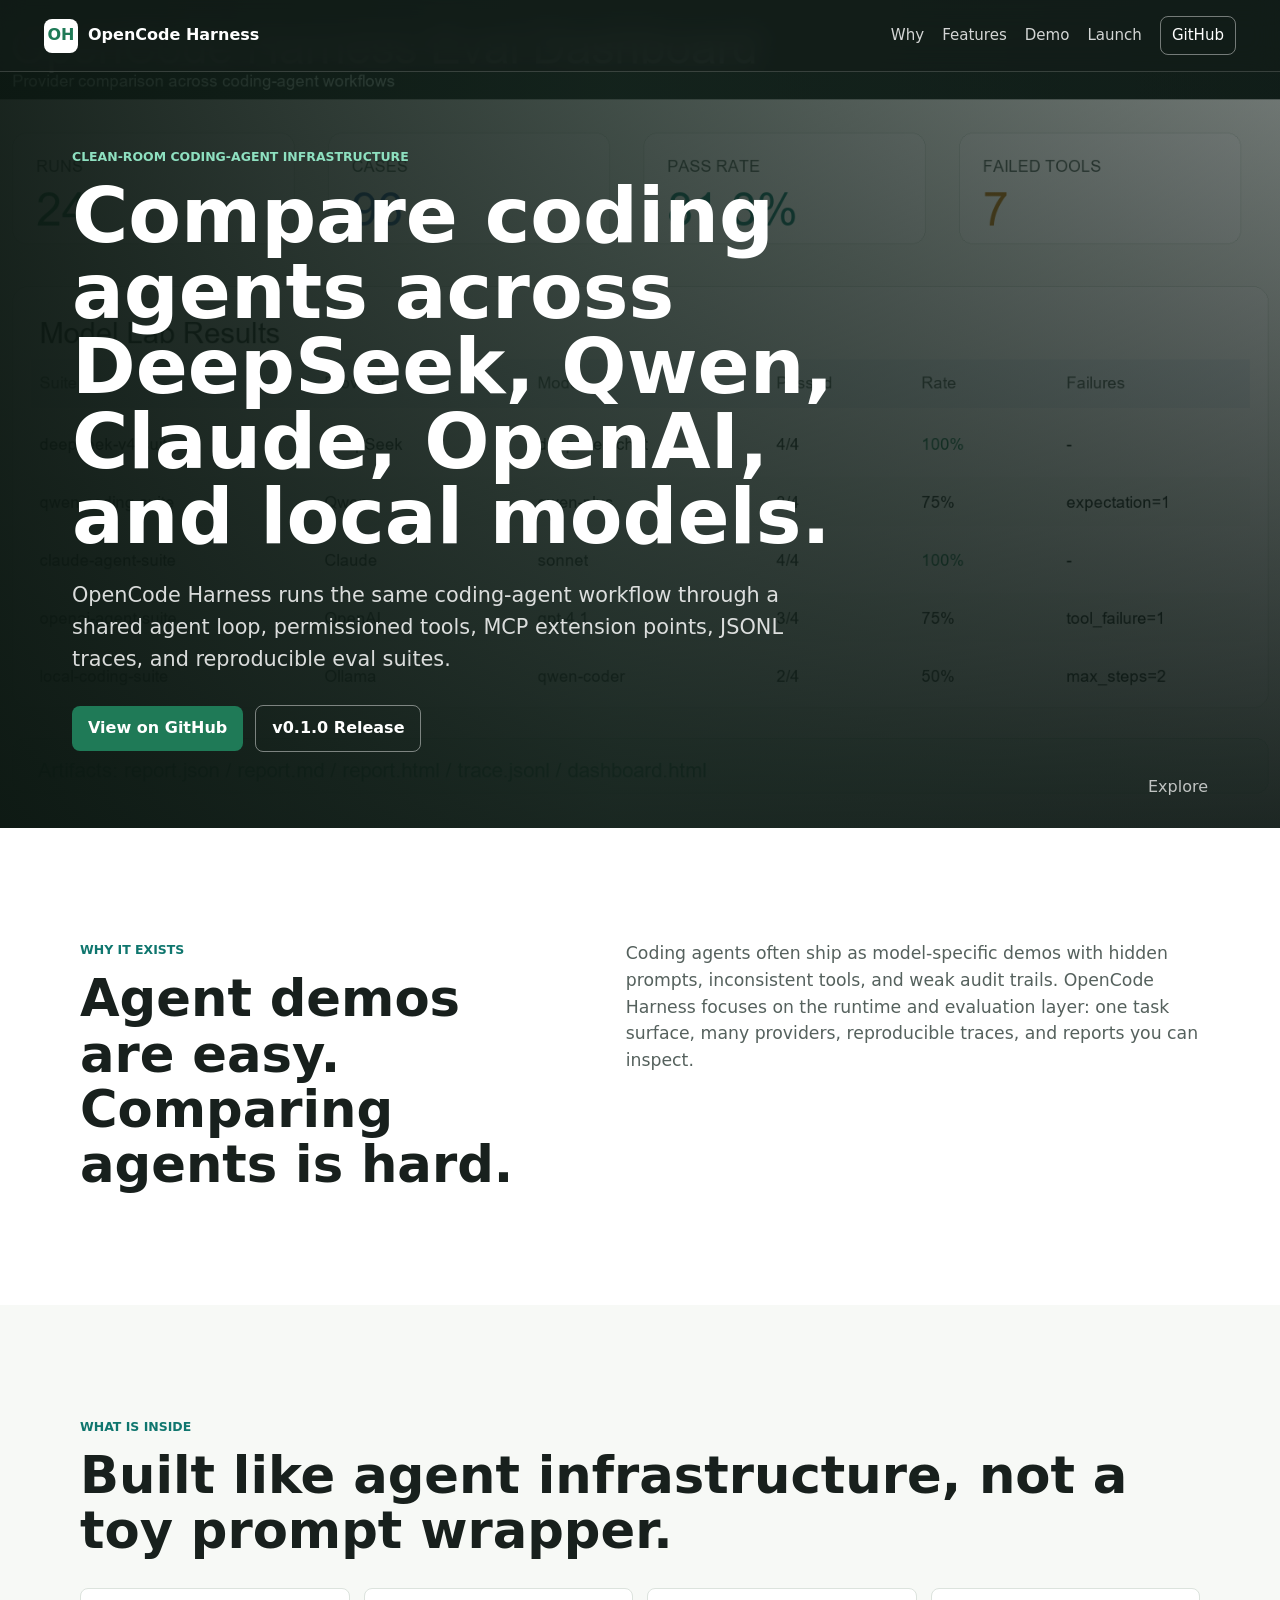
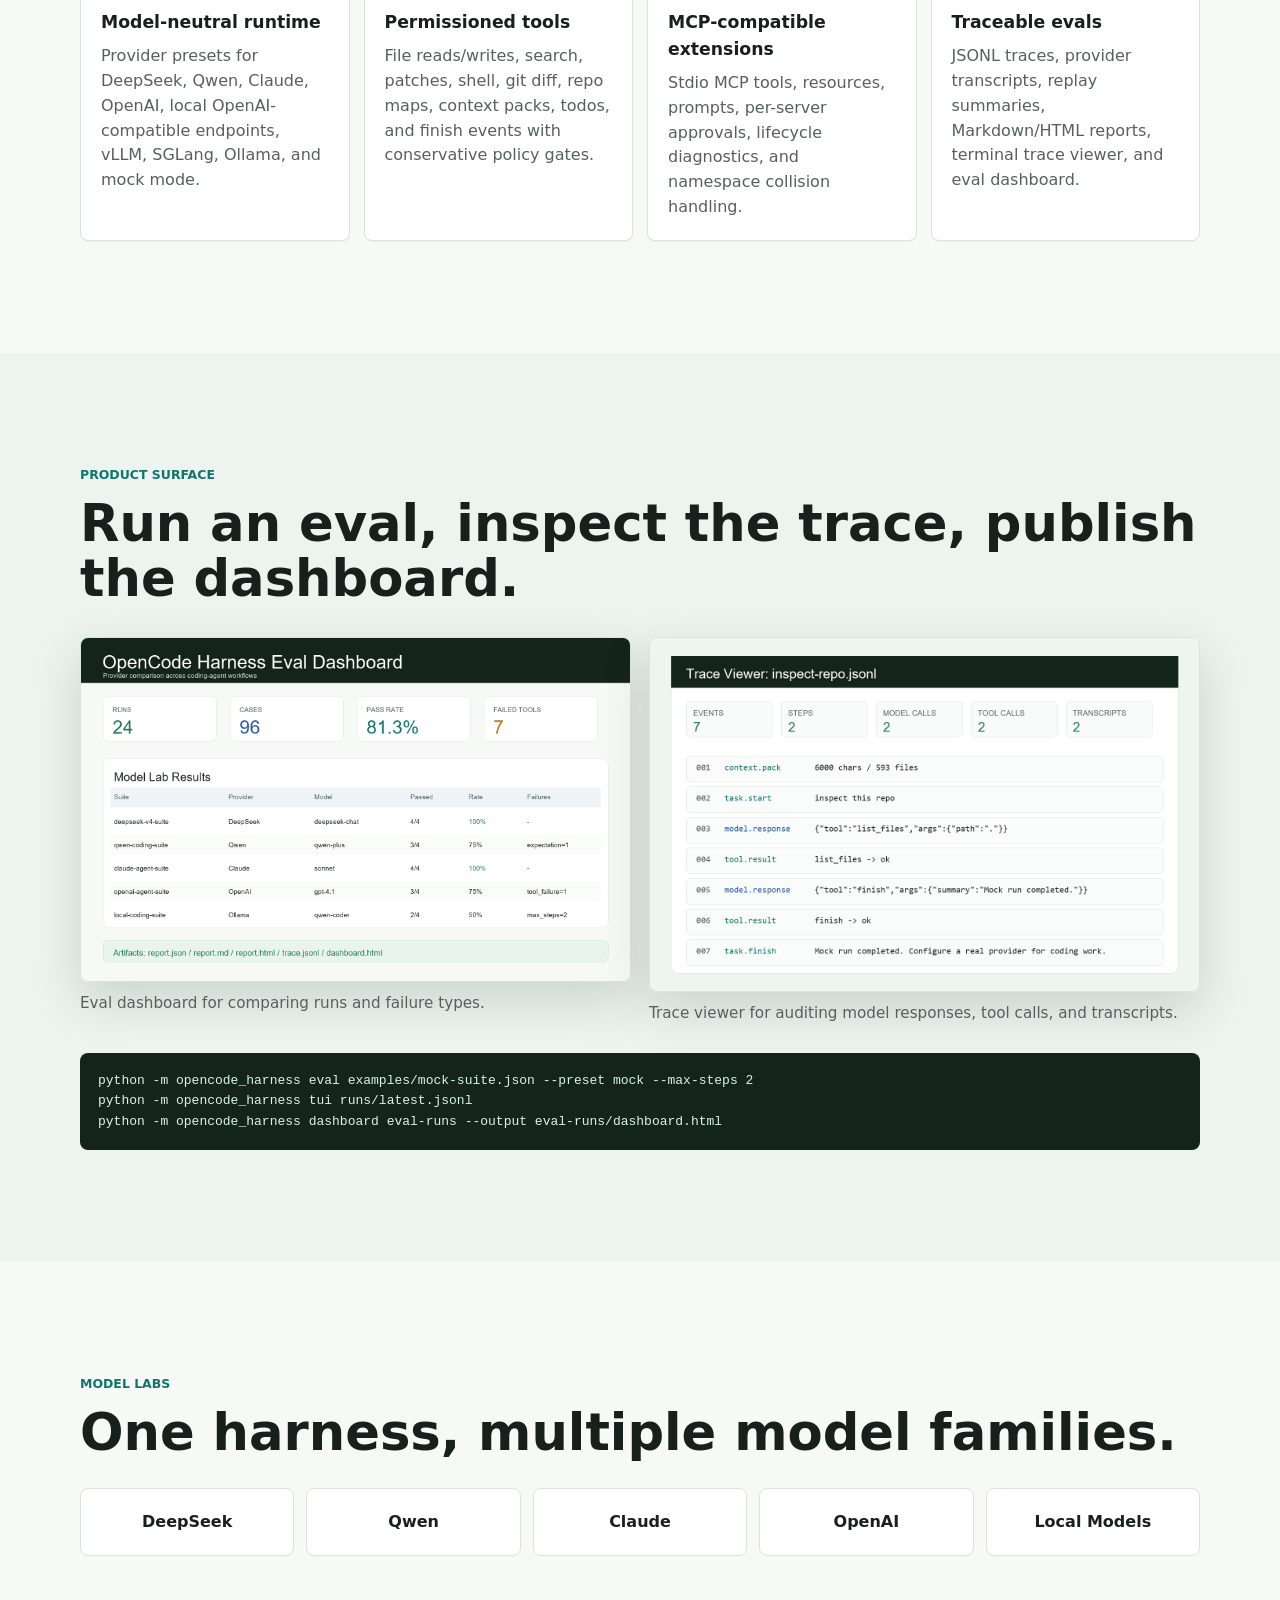
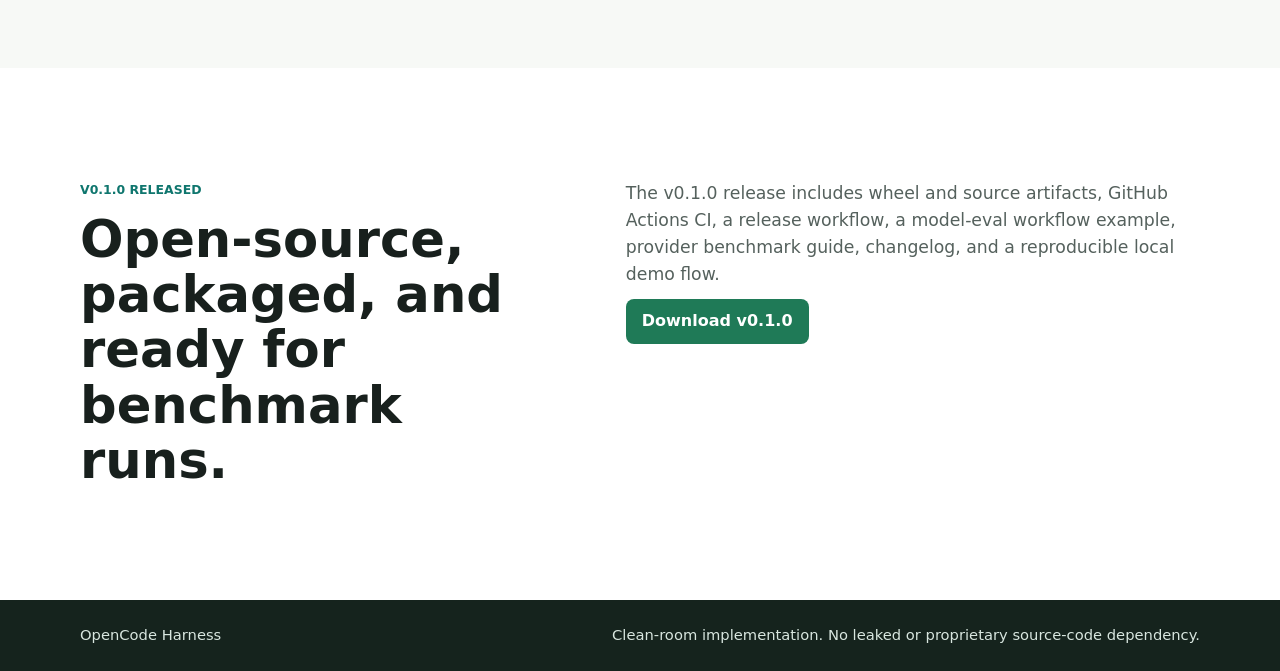
==== site/index.html @ 74827865 "Add launch website and promo script" ====
<!doctype html>
<html lang="en">
<head>
  <meta charset="utf-8">
  <meta name="viewport" content="width=device-width, initial-scale=1">
  <title>OpenCode Harness - Evaluation Harness for Coding Agents</title>
  <meta name="description" content="Open-source, clean-room evaluation harness for coding agents across DeepSeek, Qwen, Claude, OpenAI, and local models.">
  <link rel="stylesheet" href="styles.css">
</head>
<body>
  <header class="topbar">
    <a class="brand" href="#top" aria-label="OpenCode Harness home">
      <span class="brand-mark">OH</span>
      <span>OpenCode Harness</span>
    </a>
    <nav aria-label="Primary navigation">
      <a href="#why">Why</a>
      <a href="#features">Features</a>
      <a href="#demo">Demo</a>
      <a href="#launch">Launch</a>
      <a class="nav-cta" href="https://github.com/samarailly51-pixel/opencode-harness">GitHub</a>
    </nav>
  </header>

  <main id="top">
    <section class="hero" aria-label="OpenCode Harness overview">
      <div class="hero-backdrop" role="img" aria-label="OpenCode Harness eval dashboard preview"></div>
      <div class="hero-overlay"></div>
      <div class="hero-content">
        <p class="eyebrow">Clean-room coding-agent infrastructure</p>
        <h1>Compare coding agents across DeepSeek, Qwen, Claude, OpenAI, and local models.</h1>
        <p class="hero-copy">
          OpenCode Harness runs the same coding-agent workflow through a shared agent loop,
          permissioned tools, MCP extension points, JSONL traces, and reproducible eval suites.
        </p>
        <div class="hero-actions" aria-label="Primary actions">
          <a class="button primary" href="https://github.com/samarailly51-pixel/opencode-harness">View on GitHub</a>
          <a class="button secondary" href="https://github.com/samarailly51-pixel/opencode-harness/releases/tag/v0.1.0">v0.1.0 Release</a>
        </div>
      </div>
      <a class="scroll-cue" href="#why">Explore</a>
    </section>

    <section id="why" class="band intro-band">
      <div class="content two-column">
        <div>
          <p class="eyebrow">Why it exists</p>
          <h2>Agent demos are easy. Comparing agents is hard.</h2>
        </div>
        <p>
          Coding agents often ship as model-specific demos with hidden prompts, inconsistent tools,
          and weak audit trails. OpenCode Harness focuses on the runtime and evaluation layer:
          one task surface, many providers, reproducible traces, and reports you can inspect.
        </p>
      </div>
    </section>

    <section id="features" class="band">
      <div class="content">
        <p class="eyebrow">What is inside</p>
        <h2>Built like agent infrastructure, not a toy prompt wrapper.</h2>
        <div class="feature-grid">
          <article>
            <h3>Model-neutral runtime</h3>
            <p>Provider presets for DeepSeek, Qwen, Claude, OpenAI, local OpenAI-compatible endpoints, vLLM, SGLang, Ollama, and mock mode.</p>
          </article>
          <article>
            <h3>Permissioned tools</h3>
            <p>File reads/writes, search, patches, shell, git diff, repo maps, context packs, todos, and finish events with conservative policy gates.</p>
          </article>
          <article>
            <h3>MCP-compatible extensions</h3>
            <p>Stdio MCP tools, resources, prompts, per-server approvals, lifecycle diagnostics, and namespace collision handling.</p>
          </article>
          <article>
            <h3>Traceable evals</h3>
            <p>JSONL traces, provider transcripts, replay summaries, Markdown/HTML reports, terminal trace viewer, and eval dashboard.</p>
          </article>
        </div>
      </div>
    </section>

    <section id="demo" class="band demo-band">
      <div class="content">
        <p class="eyebrow">Product surface</p>
        <h2>Run an eval, inspect the trace, publish the dashboard.</h2>
        <div class="media-grid">
          <figure>
            <img src="assets/dashboard-preview.png" alt="OpenCode Harness eval dashboard showing model pass rates and reports">
            <figcaption>Eval dashboard for comparing runs and failure types.</figcaption>
          </figure>
          <figure>
            <img src="assets/trace-preview.png" alt="OpenCode Harness trace viewer showing model responses and tool calls">
            <figcaption>Trace viewer for auditing model responses, tool calls, and transcripts.</figcaption>
          </figure>
        </div>
        <pre class="command-block"><code>python -m opencode_harness eval examples/mock-suite.json --preset mock --max-steps 2
python -m opencode_harness tui runs/latest.jsonl
python -m opencode_harness dashboard eval-runs --output eval-runs/dashboard.html</code></pre>
      </div>
    </section>

    <section class="band">
      <div class="content">
        <p class="eyebrow">Model Labs</p>
        <h2>One harness, multiple model families.</h2>
        <div class="lab-row" aria-label="Supported model labs">
          <span>DeepSeek</span>
          <span>Qwen</span>
          <span>Claude</span>
          <span>OpenAI</span>
          <span>Local Models</span>
        </div>
      </div>
    </section>

    <section id="launch" class="band launch-band">
      <div class="content two-column">
        <div>
          <p class="eyebrow">v0.1.0 released</p>
          <h2>Open-source, packaged, and ready for benchmark runs.</h2>
        </div>
        <div class="launch-copy">
          <p>
            The v0.1.0 release includes wheel and source artifacts, GitHub Actions CI,
            a release workflow, a model-eval workflow example, provider benchmark guide,
            changelog, and a reproducible local demo flow.
          </p>
          <a class="button primary" href="https://github.com/samarailly51-pixel/opencode-harness/releases/tag/v0.1.0">Download v0.1.0</a>
        </div>
      </div>
    </section>
  </main>

  <footer>
    <div class="content footer-content">
      <span>OpenCode Harness</span>
      <span>Clean-room implementation. No leaked or proprietary source-code dependency.</span>
    </div>
  </footer>
</body>
</html>
---- site/styles.css ----
:root {
  color-scheme: light;
  --ink: #18201d;
  --muted: #55615d;
  --paper: #f7f9f6;
  --panel: #ffffff;
  --line: #dce3dd;
  --green: #1f7a57;
  --teal: #0f766e;
  --blue: #2457a6;
  --gold: #b7791f;
  --shadow: 0 18px 50px rgba(26, 36, 31, 0.16);
}

* {
  box-sizing: border-box;
}

html {
  scroll-behavior: smooth;
}

body {
  margin: 0;
  color: var(--ink);
  background: var(--paper);
  font-family: Inter, ui-sans-serif, system-ui, -apple-system, BlinkMacSystemFont, "Segoe UI", sans-serif;
  line-height: 1.55;
}

a {
  color: inherit;
}

.topbar {
  position: fixed;
  z-index: 20;
  top: 0;
  left: 0;
  right: 0;
  display: flex;
  justify-content: space-between;
  align-items: center;
  gap: 24px;
  padding: 16px clamp(18px, 4vw, 44px);
  color: #ffffff;
  background: rgba(18, 29, 24, 0.72);
  backdrop-filter: blur(14px);
  border-bottom: 1px solid rgba(255, 255, 255, 0.16);
}

.brand {
  display: inline-flex;
  align-items: center;
  gap: 10px;
  text-decoration: none;
  font-weight: 760;
}

.brand-mark {
  display: inline-grid;
  place-items: center;
  width: 34px;
  height: 34px;
  border-radius: 8px;
  background: #ffffff;
  color: var(--green);
  font-weight: 820;
}

nav {
  display: flex;
  align-items: center;
  gap: 18px;
  font-size: 0.94rem;
}

nav a {
  color: rgba(255, 255, 255, 0.82);
  text-decoration: none;
}

nav a:hover,
.nav-cta {
  color: #ffffff;
}

.nav-cta {
  border: 1px solid rgba(255, 255, 255, 0.42);
  border-radius: 8px;
  padding: 7px 11px;
}

.hero {
  position: relative;
  min-height: 92vh;
  display: grid;
  align-items: end;
  padding: 116px clamp(18px, 6vw, 72px) 76px;
  color: #ffffff;
  overflow: hidden;
}

.hero-backdrop,
.hero-overlay {
  position: absolute;
  inset: 0;
}

.hero-backdrop {
  background-image: url("assets/dashboard-preview.png");
  background-size: cover;
  background-position: center;
  transform: scale(1.03);
}

.hero-overlay {
  background:
    linear-gradient(90deg, rgba(12, 24, 18, 0.92) 0%, rgba(20, 36, 29, 0.72) 48%, rgba(14, 27, 23, 0.42) 100%),
    linear-gradient(180deg, rgba(11, 19, 16, 0.2), rgba(11, 19, 16, 0.88));
}

.hero-content {
  position: relative;
  z-index: 2;
  max-width: 900px;
}

.eyebrow {
  margin: 0 0 12px;
  color: var(--teal);
  font-weight: 780;
  text-transform: uppercase;
  font-size: 0.78rem;
  letter-spacing: 0;
}

.hero .eyebrow {
  color: #8ee0c0;
}

h1,
h2,
h3,
p {
  letter-spacing: 0;
}

h1 {
  margin: 0;
  max-width: 860px;
  font-size: clamp(2.6rem, 6vw, 5.8rem);
  line-height: 0.98;
}

h2 {
  margin: 0;
  font-size: clamp(2rem, 4vw, 3.4rem);
  line-height: 1.08;
}

h3 {
  margin: 0 0 8px;
  font-size: 1.08rem;
}

.hero-copy {
  max-width: 720px;
  margin: 24px 0 0;
  color: rgba(255, 255, 255, 0.84);
  font-size: clamp(1.05rem, 2vw, 1.3rem);
}

.hero-actions,
.launch-copy {
  display: flex;
  flex-wrap: wrap;
  gap: 12px;
  align-items: center;
}

.hero-actions {
  margin-top: 30px;
}

.button {
  display: inline-flex;
  align-items: center;
  justify-content: center;
  min-height: 42px;
  padding: 10px 16px;
  border-radius: 8px;
  text-decoration: none;
  font-weight: 760;
}

.button.primary {
  color: #ffffff;
  background: var(--green);
}

.button.secondary {
  color: #ffffff;
  border: 1px solid rgba(255, 255, 255, 0.44);
}

.scroll-cue {
  position: absolute;
  z-index: 2;
  right: clamp(18px, 6vw, 72px);
  bottom: 28px;
  color: rgba(255, 255, 255, 0.72);
  text-decoration: none;
}

.band {
  padding: clamp(64px, 10vw, 112px) 0;
  background: var(--paper);
}

.intro-band,
.launch-band {
  background: #ffffff;
}

.demo-band {
  background: #edf4ef;
}

.content {
  width: min(1120px, calc(100% - 36px));
  margin: 0 auto;
}

.two-column {
  display: grid;
  grid-template-columns: minmax(0, 0.9fr) minmax(280px, 1.1fr);
  gap: clamp(26px, 6vw, 76px);
  align-items: start;
}

.two-column > p,
.launch-copy p {
  margin: 0;
  color: var(--muted);
  font-size: 1.08rem;
}

.feature-grid {
  display: grid;
  grid-template-columns: repeat(4, minmax(0, 1fr));
  gap: 14px;
  margin-top: 30px;
}

.feature-grid article {
  min-height: 220px;
  padding: 20px;
  border: 1px solid var(--line);
  border-radius: 8px;
  background: var(--panel);
  box-shadow: 0 1px 0 rgba(26, 36, 31, 0.04);
}

.feature-grid p {
  margin: 0;
  color: var(--muted);
}

.media-grid {
  display: grid;
  grid-template-columns: repeat(2, minmax(0, 1fr));
  gap: 18px;
  margin-top: 30px;
}

figure {
  margin: 0;
}

figure img {
  display: block;
  width: 100%;
  height: auto;
  border: 1px solid var(--line);
  border-radius: 8px;
  box-shadow: var(--shadow);
}

figcaption {
  margin-top: 10px;
  color: var(--muted);
  font-size: 0.95rem;
}

.command-block {
  margin: 28px 0 0;
  padding: 18px;
  overflow-x: auto;
  border-radius: 8px;
  color: #d7f4e8;
  background: #15231d;
}

.lab-row {
  display: grid;
  grid-template-columns: repeat(5, minmax(0, 1fr));
  gap: 12px;
  margin-top: 28px;
}

.lab-row span {
  display: grid;
  place-items: center;
  min-height: 68px;
  border: 1px solid var(--line);
  border-radius: 8px;
  background: #ffffff;
  font-weight: 780;
}

.launch-copy {
  align-items: flex-start;
  flex-direction: column;
}

footer {
  padding: 24px 0;
  color: #d8e6df;
  background: #15231d;
}

.footer-content {
  display: flex;
  flex-wrap: wrap;
  justify-content: space-between;
  gap: 12px;
  font-size: 0.92rem;
}

@media (max-width: 840px) {
  .topbar {
    position: absolute;
    align-items: flex-start;
  }

  nav {
    display: none;
  }

  .hero {
    min-height: 88vh;
    padding-top: 96px;
  }

  .two-column,
  .feature-grid,
  .media-grid,
  .lab-row {
    grid-template-columns: 1fr;
  }

  .feature-grid article {
    min-height: auto;
  }
}
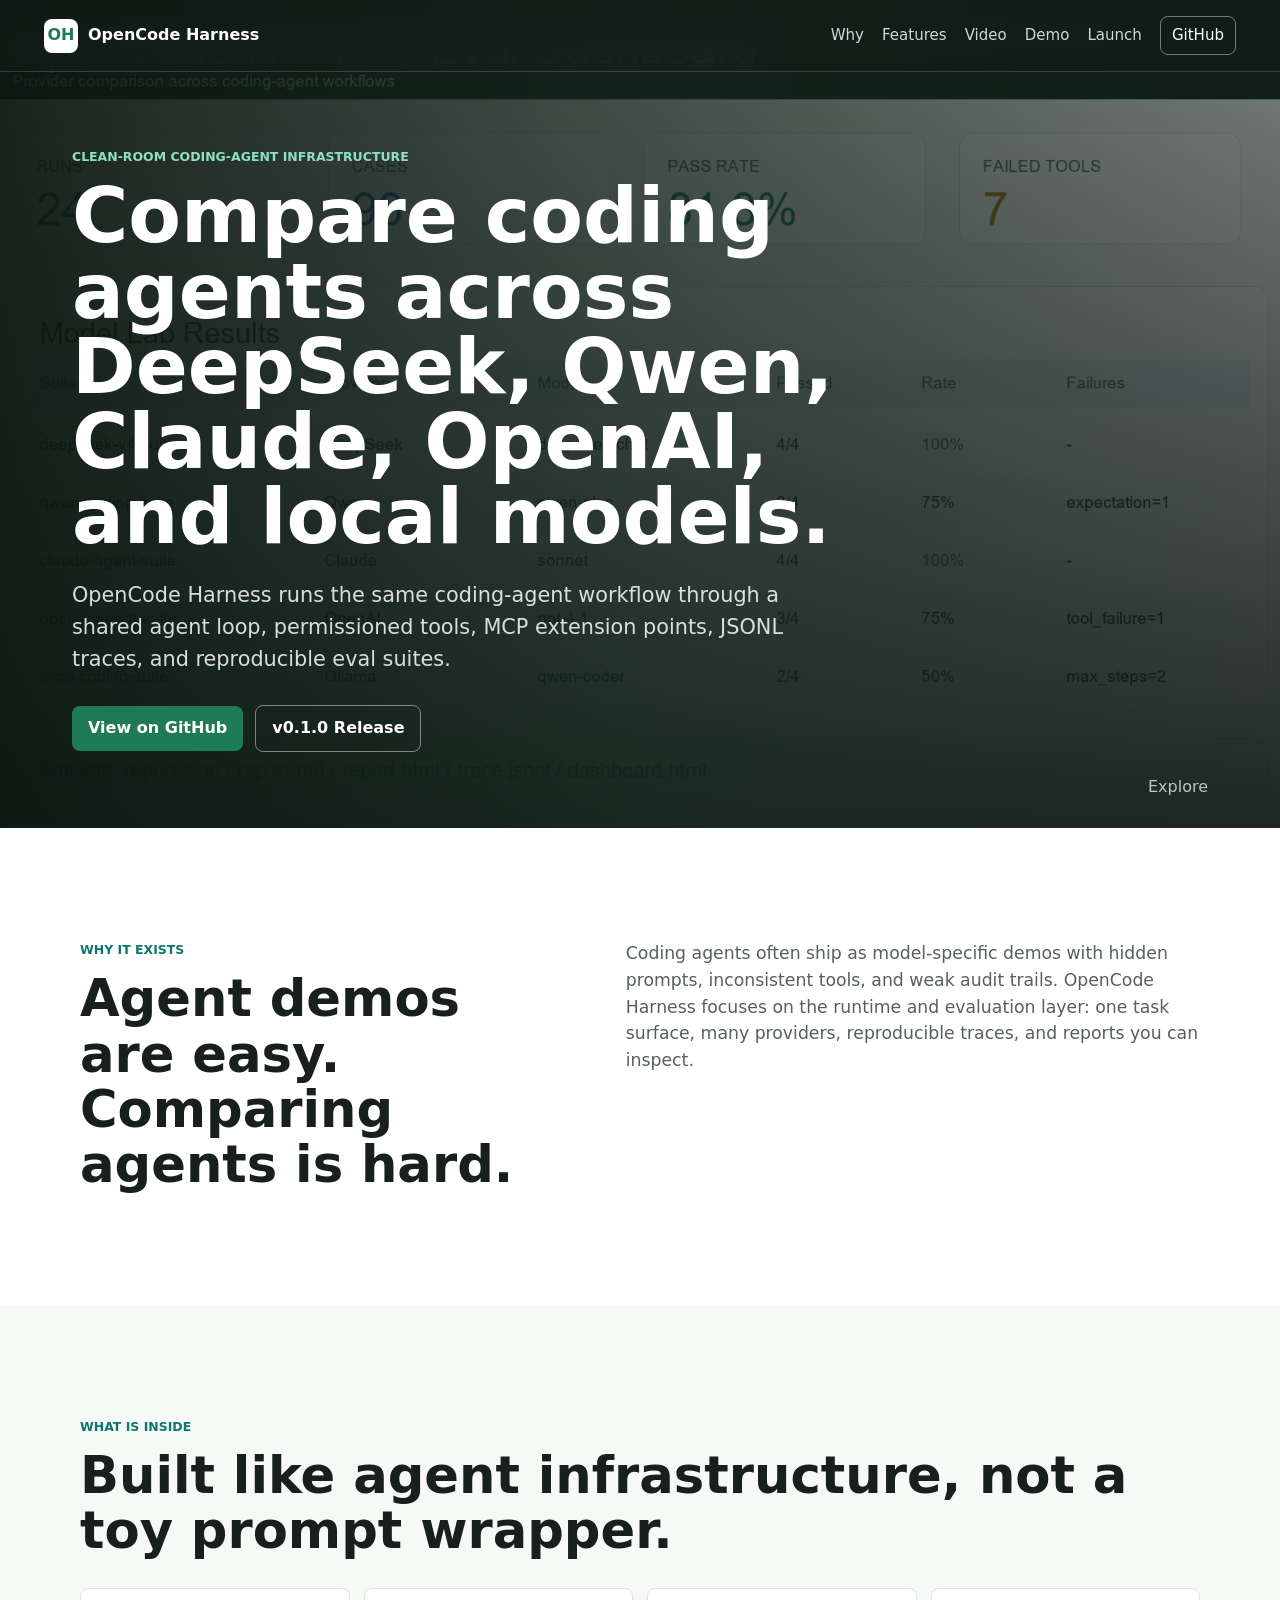
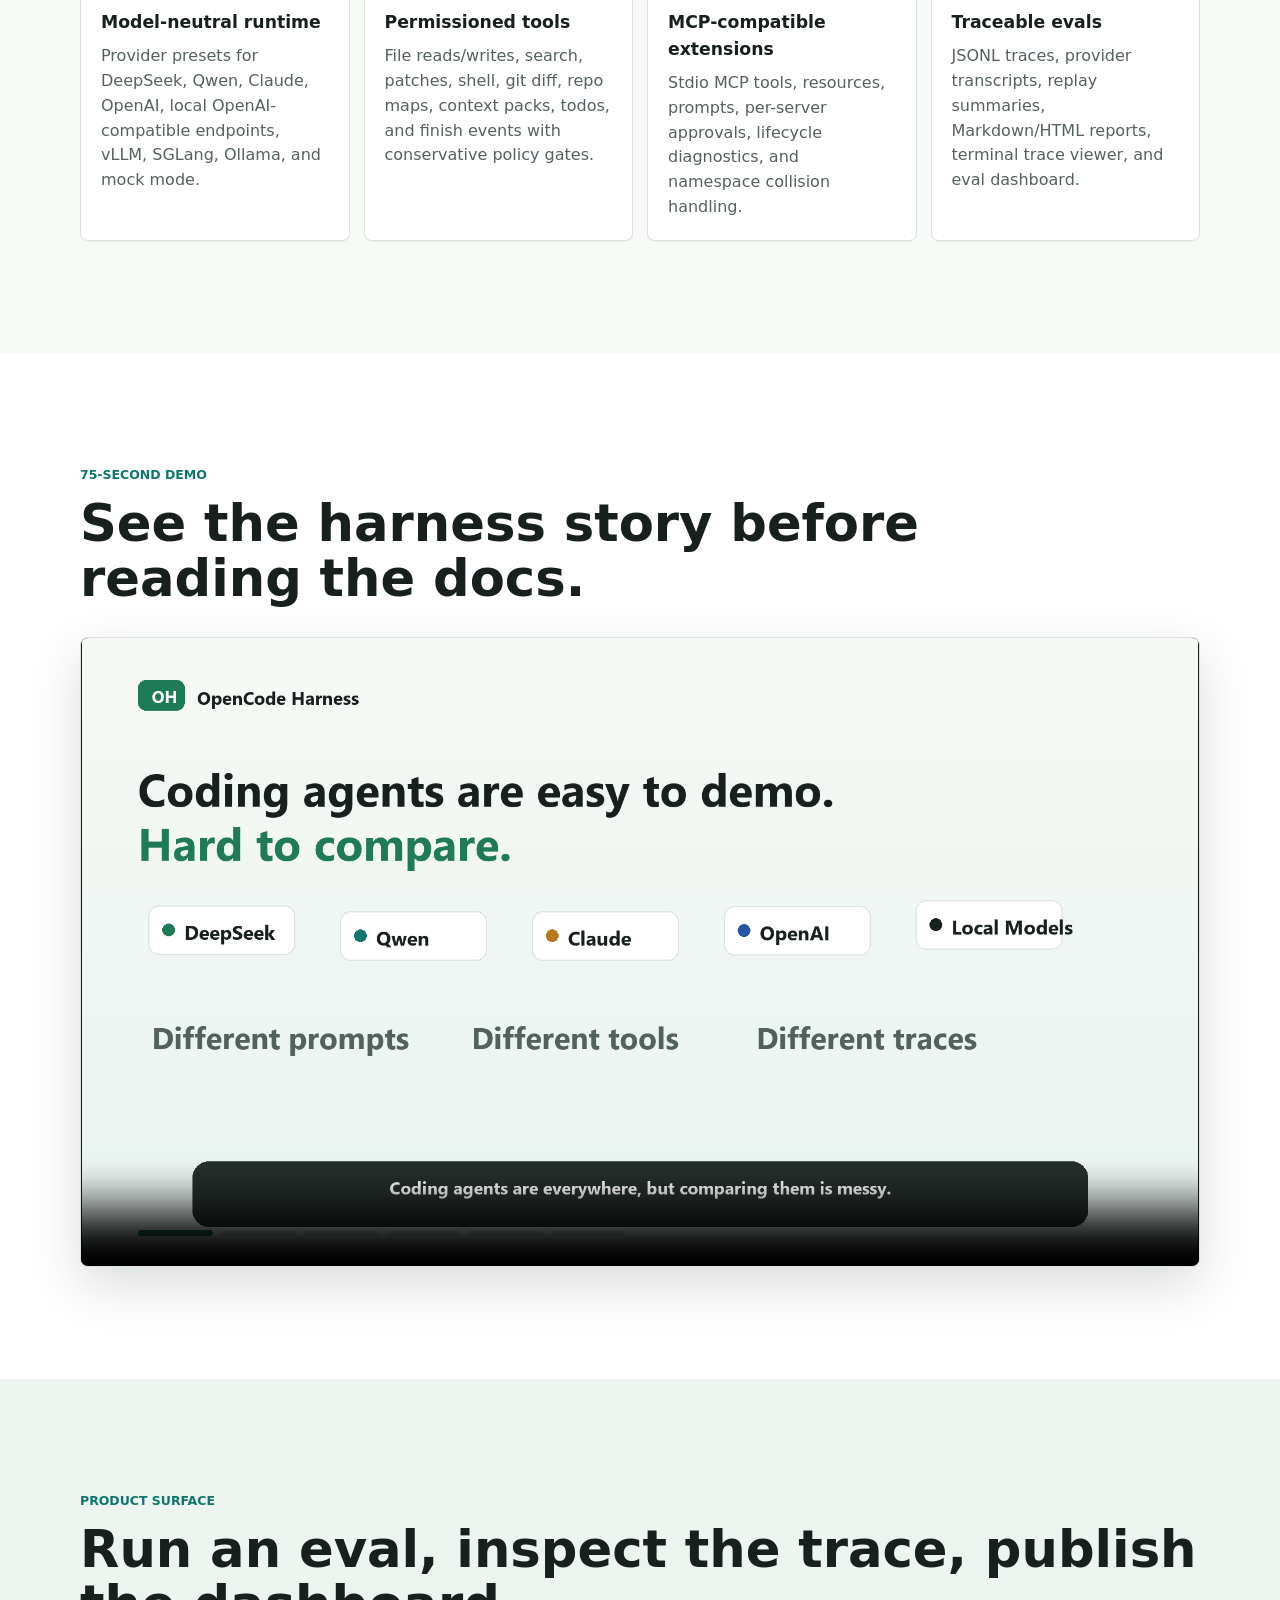
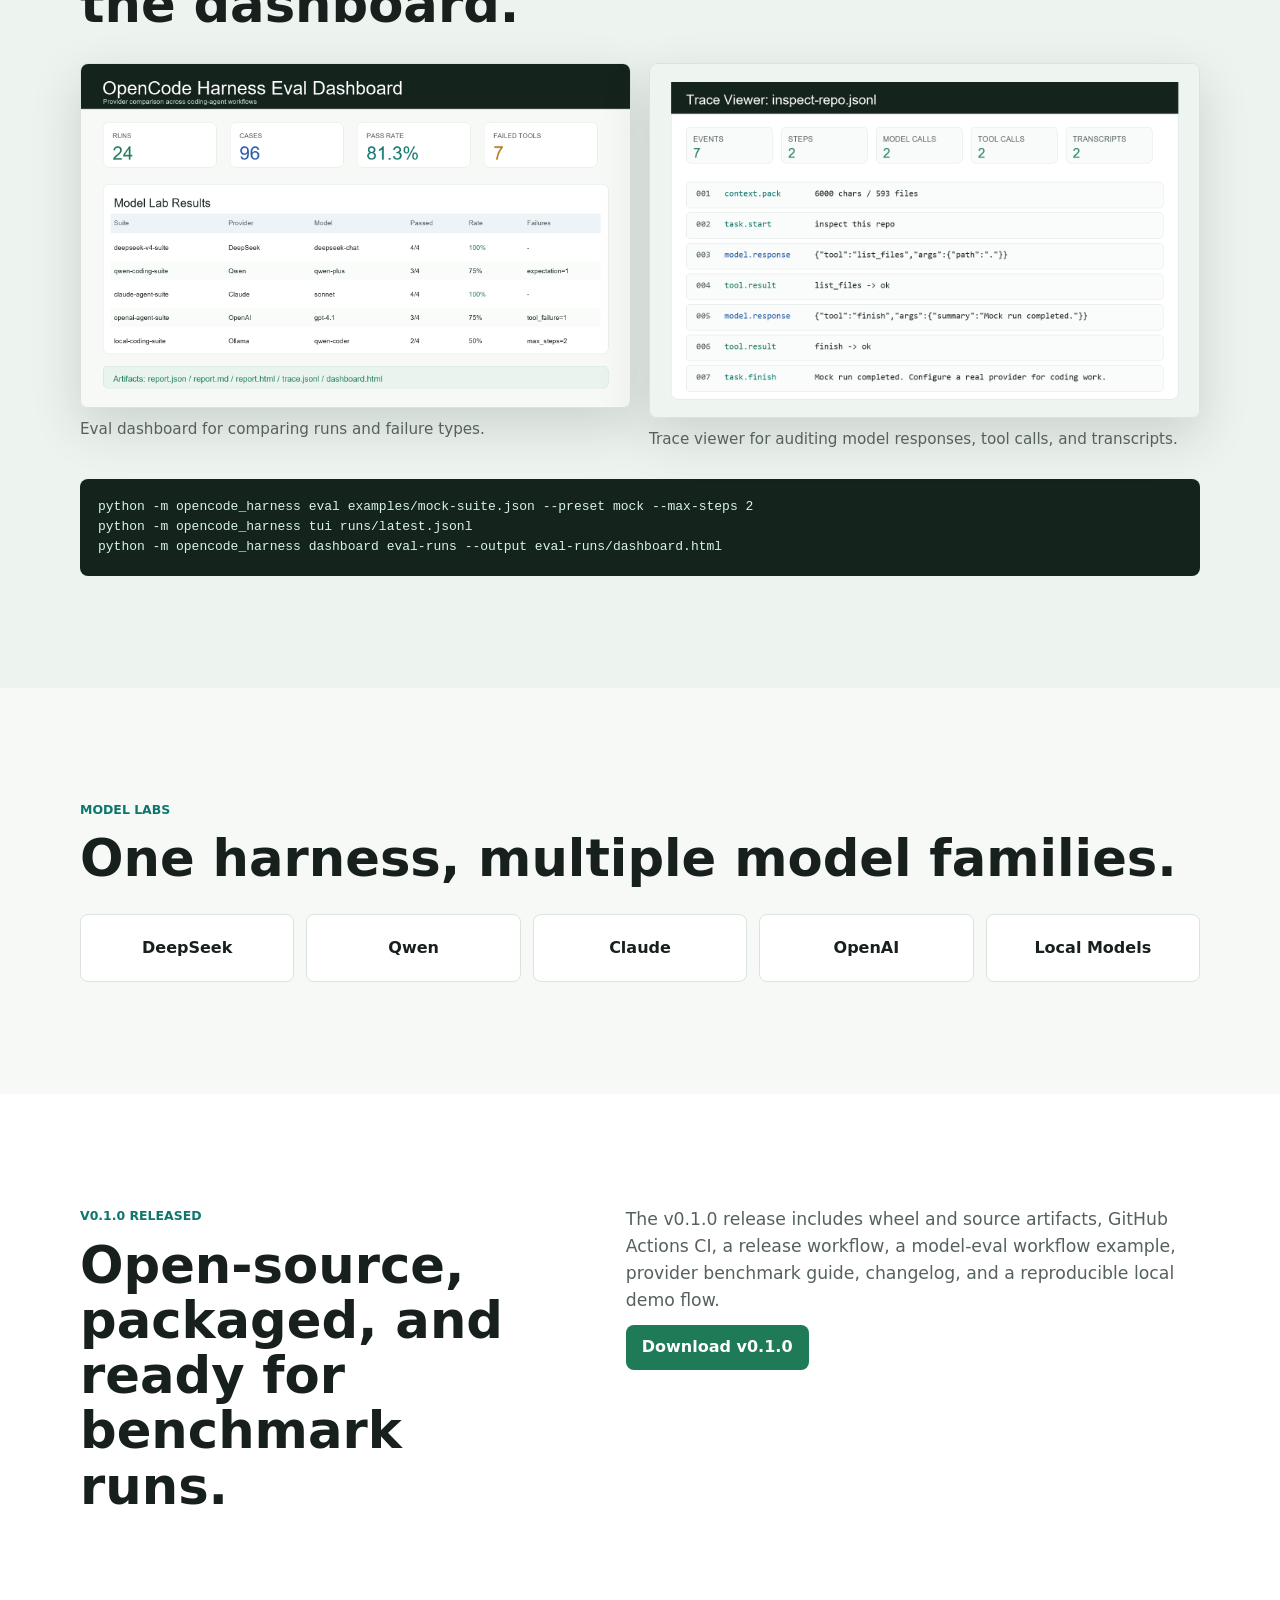
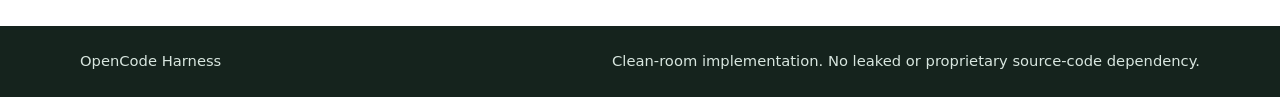
==== commit df691ca9: "Embed demo video on website" ====
--- a/site/index.html
+++ b/site/index.html
@@ -16,6 +16,7 @@
     <nav aria-label="Primary navigation">
       <a href="#why">Why</a>
       <a href="#features">Features</a>
+      <a href="#video">Video</a>
       <a href="#demo">Demo</a>
       <a href="#launch">Launch</a>
       <a class="nav-cta" href="https://github.com/samarailly51-pixel/opencode-harness">GitHub</a>
@@ -80,6 +81,25 @@
       </div>
     </section>
 
+    <section id="video" class="band video-band">
+      <div class="content">
+        <div class="section-heading">
+          <p class="eyebrow">75-second demo</p>
+          <h2>See the harness story before reading the docs.</h2>
+        </div>
+        <video
+          class="demo-video"
+          controls
+          preload="metadata"
+          poster="assets/opencode-harness-demo-thumbnail.png"
+          aria-label="OpenCode Harness product demo video"
+        >
+          <source src="assets/opencode-harness-demo.mp4" type="video/mp4">
+          Your browser does not support the video tag.
+        </video>
+      </div>
+    </section>
+
     <section id="demo" class="band demo-band">
       <div class="content">
         <p class="eyebrow">Product surface</p>
--- a/site/styles.css
+++ b/site/styles.css
@@ -227,9 +227,17 @@
   background: #edf4ef;
 }
 
+.video-band {
+  background: #ffffff;
+}
+
 .content {
   width: min(1120px, calc(100% - 36px));
   margin: 0 auto;
+}
+
+.section-heading {
+  max-width: 840px;
 }
 
 .two-column {
@@ -272,6 +280,17 @@
   grid-template-columns: repeat(2, minmax(0, 1fr));
   gap: 18px;
   margin-top: 30px;
+}
+
+.demo-video {
+  display: block;
+  width: 100%;
+  margin-top: 30px;
+  aspect-ratio: 16 / 9;
+  border: 1px solid var(--line);
+  border-radius: 8px;
+  background: #111c17;
+  box-shadow: var(--shadow);
 }
 
 figure {
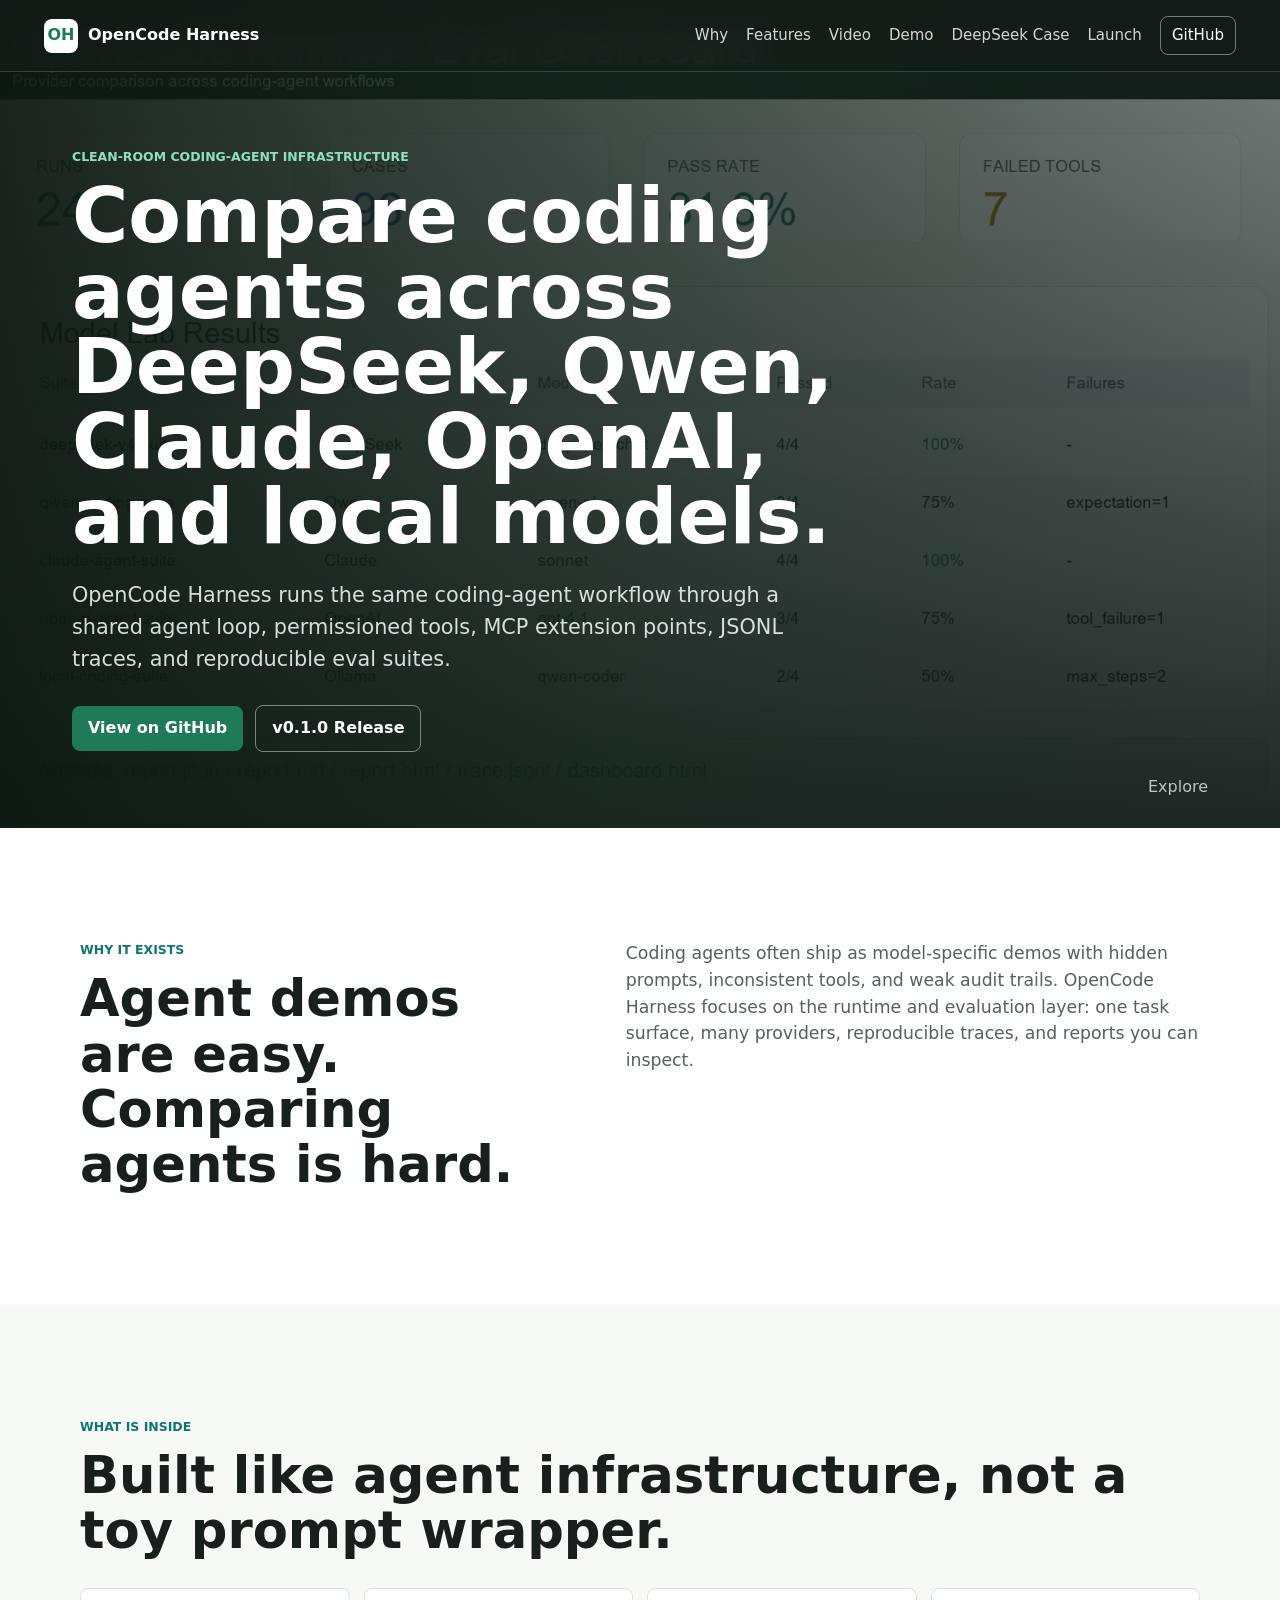
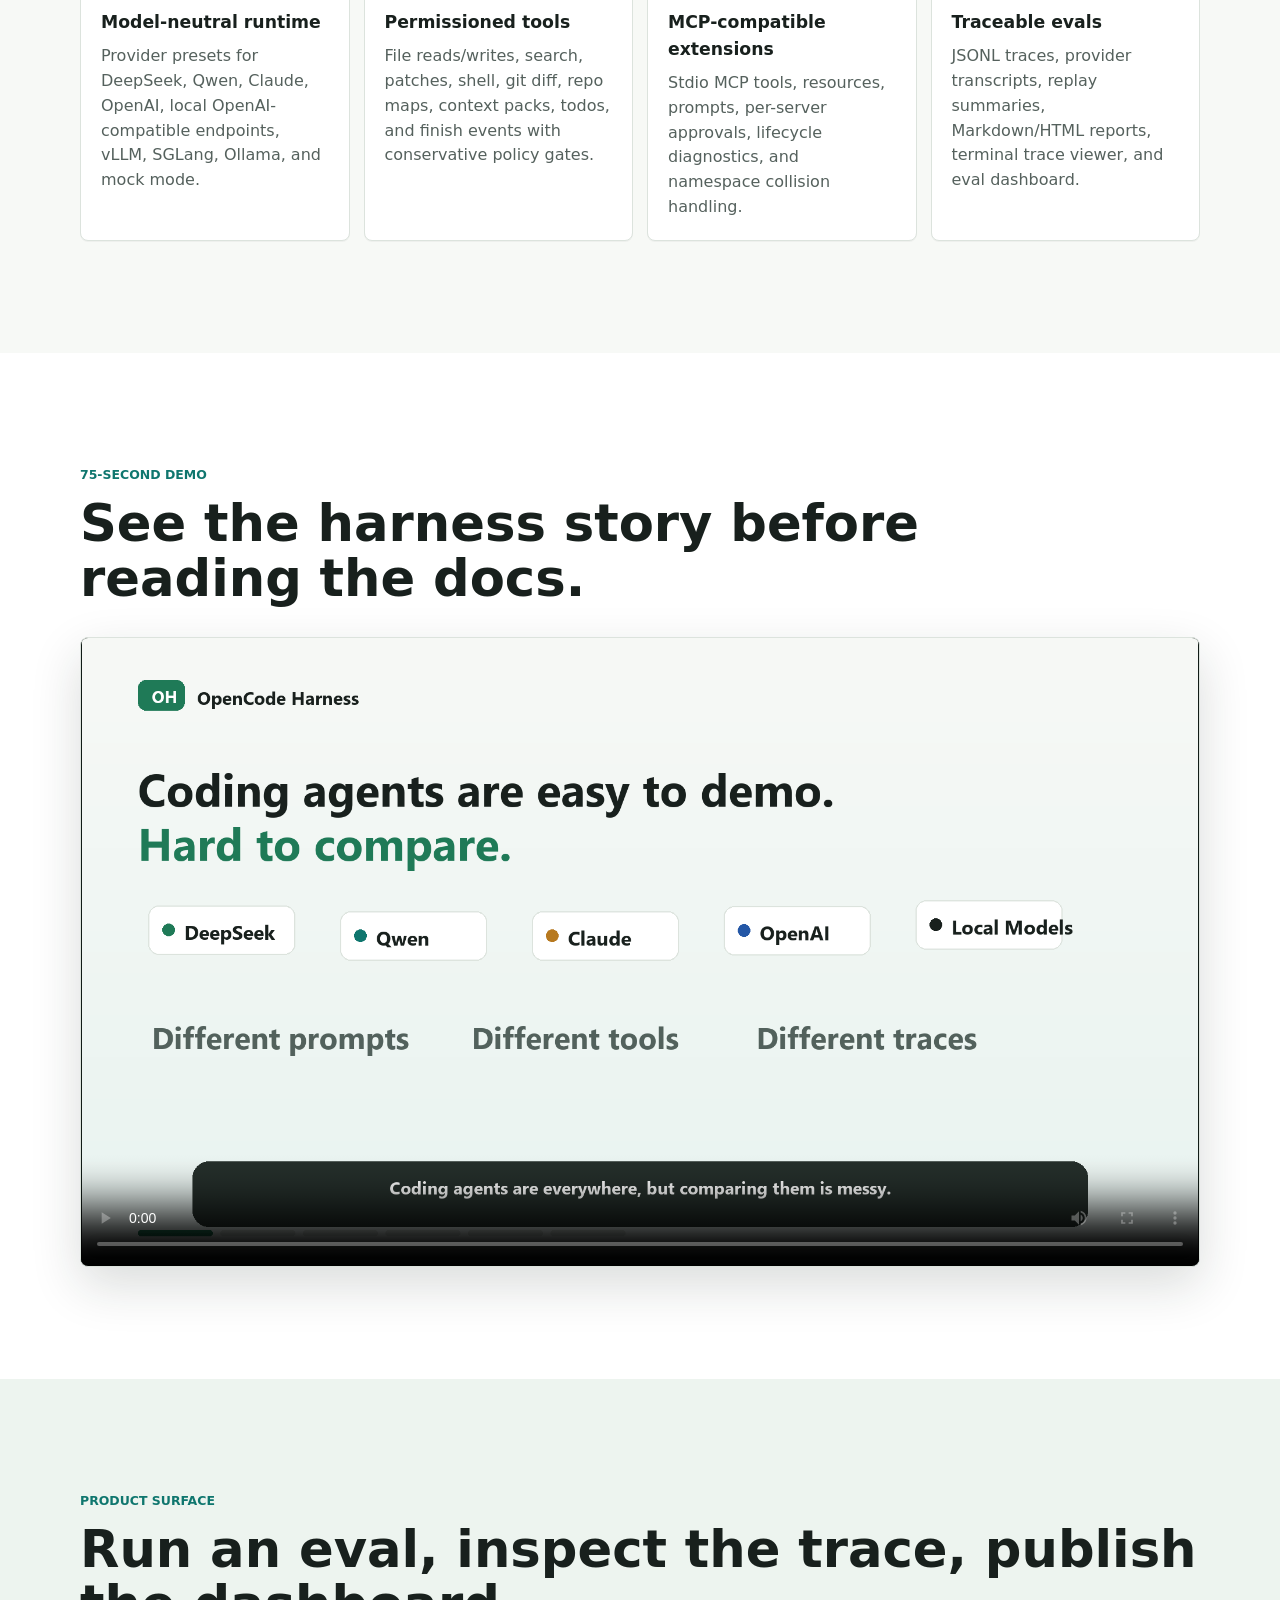
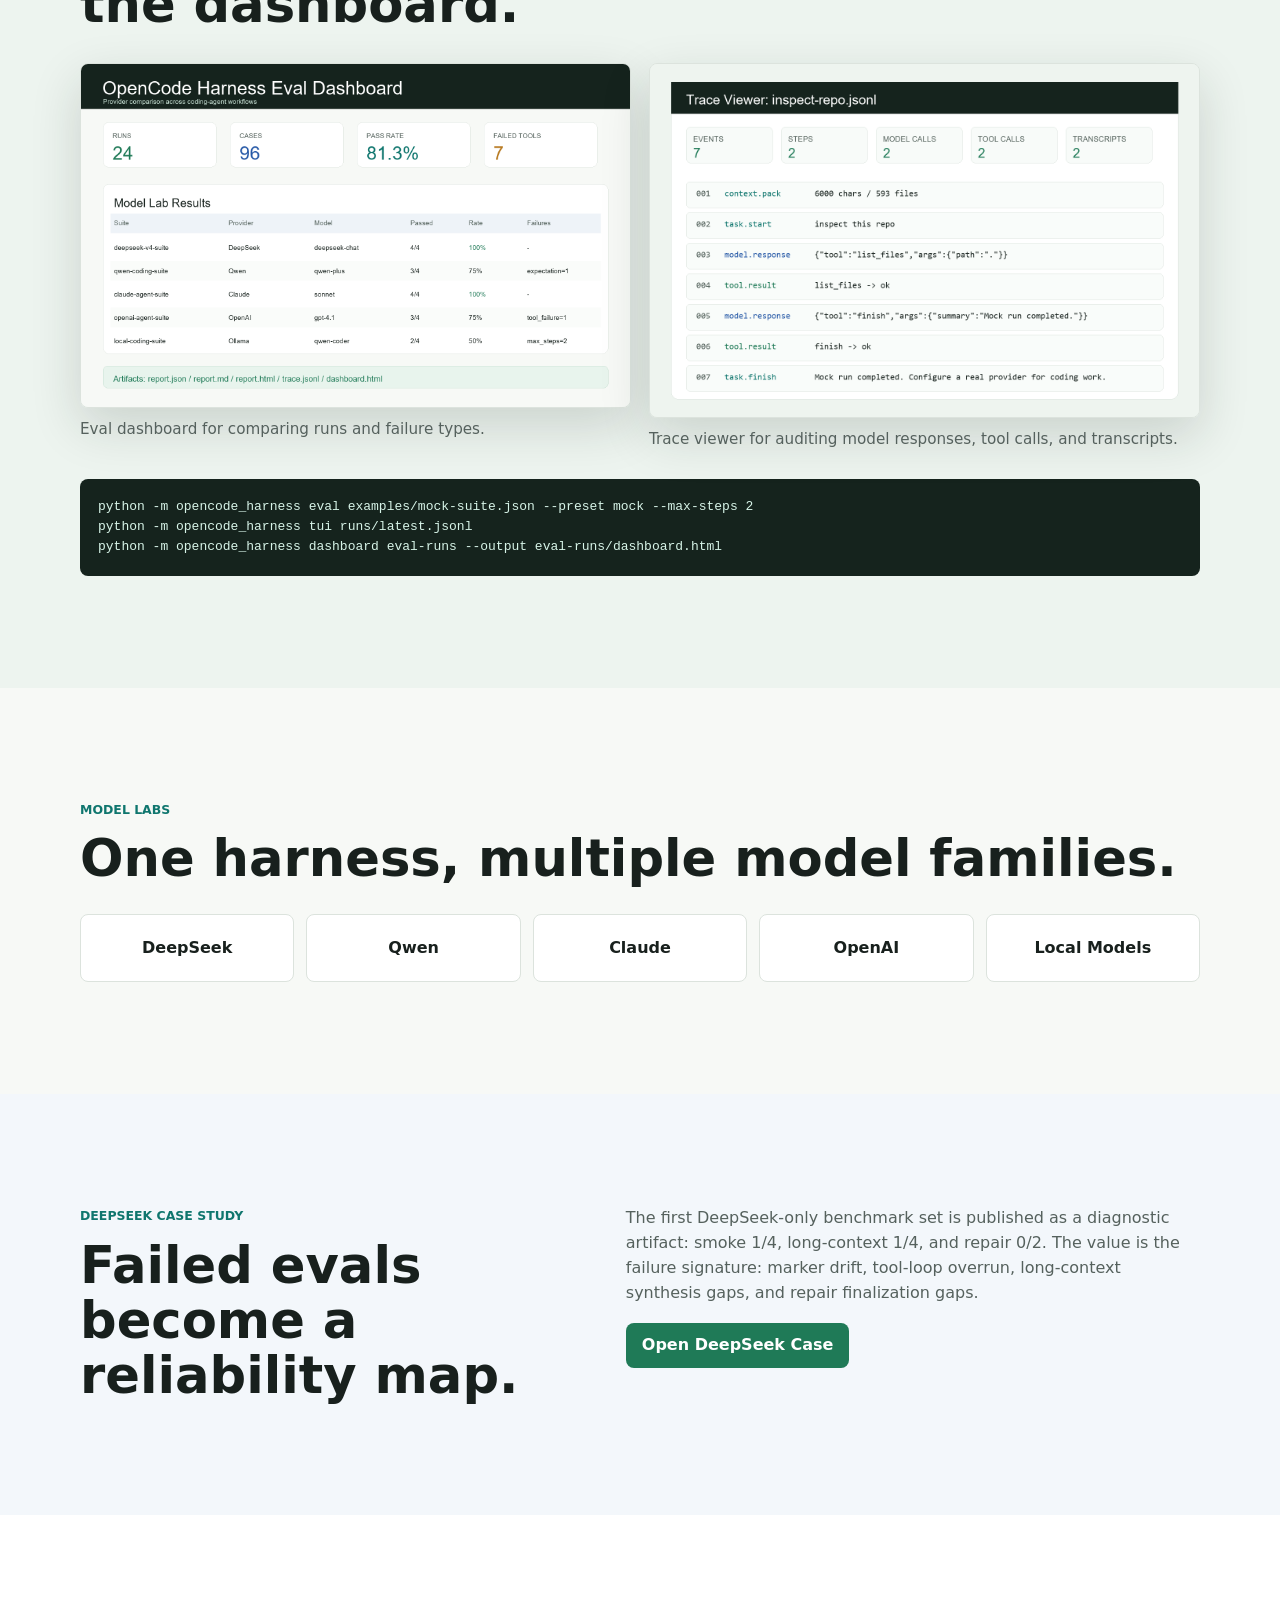
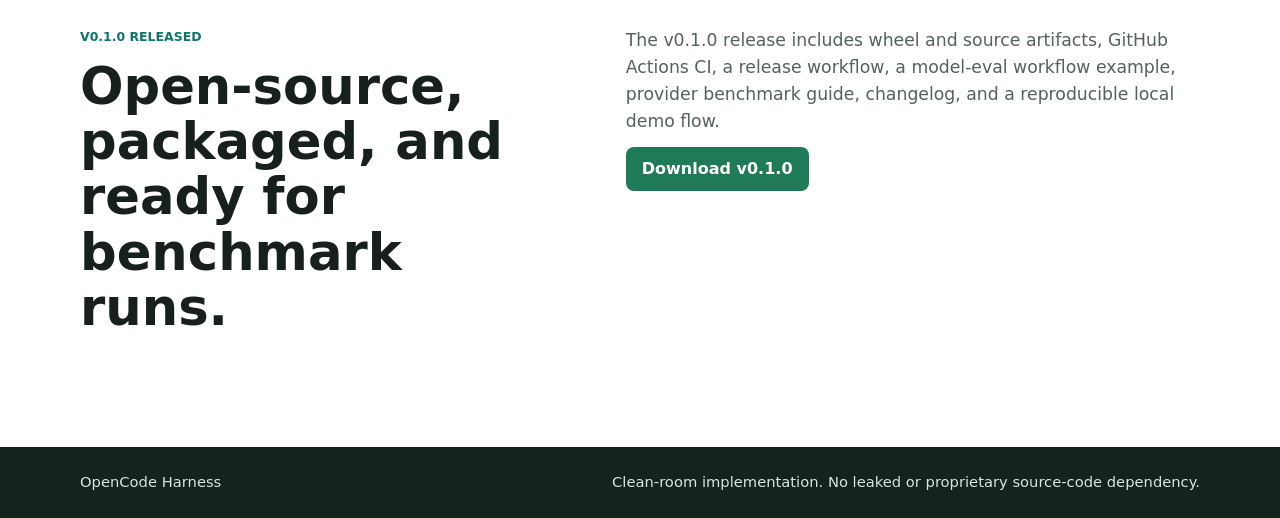
==== commit 65bf5371: "Add DeepSeek failure-mode case study" ====
--- a/site/index.html
+++ b/site/index.html
@@ -18,6 +18,7 @@
       <a href="#features">Features</a>
       <a href="#video">Video</a>
       <a href="#demo">Demo</a>
+      <a href="deepseek-case-study.html">DeepSeek Case</a>
       <a href="#launch">Launch</a>
       <a class="nav-cta" href="https://github.com/samarailly51-pixel/opencode-harness">GitHub</a>
     </nav>
@@ -134,6 +135,23 @@
       </div>
     </section>
 
+    <section class="band case-band">
+      <div class="content two-column">
+        <div>
+          <p class="eyebrow">DeepSeek case study</p>
+          <h2>Failed evals become a reliability map.</h2>
+        </div>
+        <div class="case-summary">
+          <p>
+            The first DeepSeek-only benchmark set is published as a diagnostic artifact:
+            smoke 1/4, long-context 1/4, and repair 0/2. The value is the failure signature:
+            marker drift, tool-loop overrun, long-context synthesis gaps, and repair finalization gaps.
+          </p>
+          <a class="button primary" href="deepseek-case-study.html">Open DeepSeek Case</a>
+        </div>
+      </div>
+    </section>
+
     <section id="launch" class="band launch-band">
       <div class="content two-column">
         <div>
--- a/site/styles.css
+++ b/site/styles.css
@@ -101,6 +101,25 @@
   overflow: hidden;
 }
 
+.case-hero {
+  position: relative;
+  min-height: 84vh;
+  display: grid;
+  align-items: end;
+  padding: 116px clamp(18px, 6vw, 72px) 76px;
+  color: #ffffff;
+  overflow: hidden;
+}
+
+.case-hero-backdrop {
+  position: absolute;
+  inset: 0;
+  background-image: url("assets/trace-preview.png");
+  background-size: cover;
+  background-position: center;
+  transform: scale(1.03);
+}
+
 .hero-backdrop,
 .hero-overlay {
   position: absolute;
@@ -227,6 +246,10 @@
   background: #edf4ef;
 }
 
+.case-band {
+  background: #f3f7fb;
+}
+
 .video-band {
   background: #ffffff;
 }
@@ -273,6 +296,97 @@
 .feature-grid p {
   margin: 0;
   color: var(--muted);
+}
+
+.result-grid {
+  display: grid;
+  grid-template-columns: repeat(3, minmax(0, 1fr));
+  gap: 14px;
+  margin-top: 30px;
+}
+
+.metric-panel {
+  display: grid;
+  gap: 6px;
+  min-height: 150px;
+  padding: 22px;
+  border: 1px solid var(--line);
+  border-radius: 8px;
+  background: var(--panel);
+  box-shadow: 0 1px 0 rgba(26, 36, 31, 0.04);
+}
+
+.metric-panel strong {
+  font-size: clamp(2.1rem, 5vw, 3.6rem);
+  line-height: 1;
+}
+
+.metric-label {
+  color: var(--teal);
+  font-weight: 780;
+  text-transform: uppercase;
+  font-size: 0.78rem;
+}
+
+.diagnosis-list {
+  display: grid;
+  gap: 14px;
+}
+
+.diagnosis-list article {
+  padding: 0 0 16px;
+  border-bottom: 1px solid var(--line);
+}
+
+.diagnosis-list p,
+.case-summary p {
+  margin: 0;
+  color: var(--muted);
+}
+
+.case-summary {
+  display: flex;
+  flex-direction: column;
+  align-items: flex-start;
+  gap: 18px;
+}
+
+.case-table-wrap {
+  margin-top: 30px;
+  overflow-x: auto;
+  border: 1px solid var(--line);
+  border-radius: 8px;
+  background: #ffffff;
+}
+
+.case-table {
+  width: 100%;
+  min-width: 760px;
+  border-collapse: collapse;
+}
+
+.case-table th,
+.case-table td {
+  padding: 14px 16px;
+  text-align: left;
+  border-bottom: 1px solid var(--line);
+  vertical-align: top;
+}
+
+.case-table th {
+  color: var(--muted);
+  font-size: 0.82rem;
+  text-transform: uppercase;
+}
+
+.case-table tr:last-child td {
+  border-bottom: 0;
+}
+
+.case-table code,
+.diagnosis-list code {
+  font-family: ui-monospace, SFMono-Regular, Consolas, "Liberation Mono", monospace;
+  font-size: 0.92em;
 }
 
 .media-grid {
@@ -375,7 +489,8 @@
   .two-column,
   .feature-grid,
   .media-grid,
-  .lab-row {
+  .lab-row,
+  .result-grid {
     grid-template-columns: 1fr;
   }
 
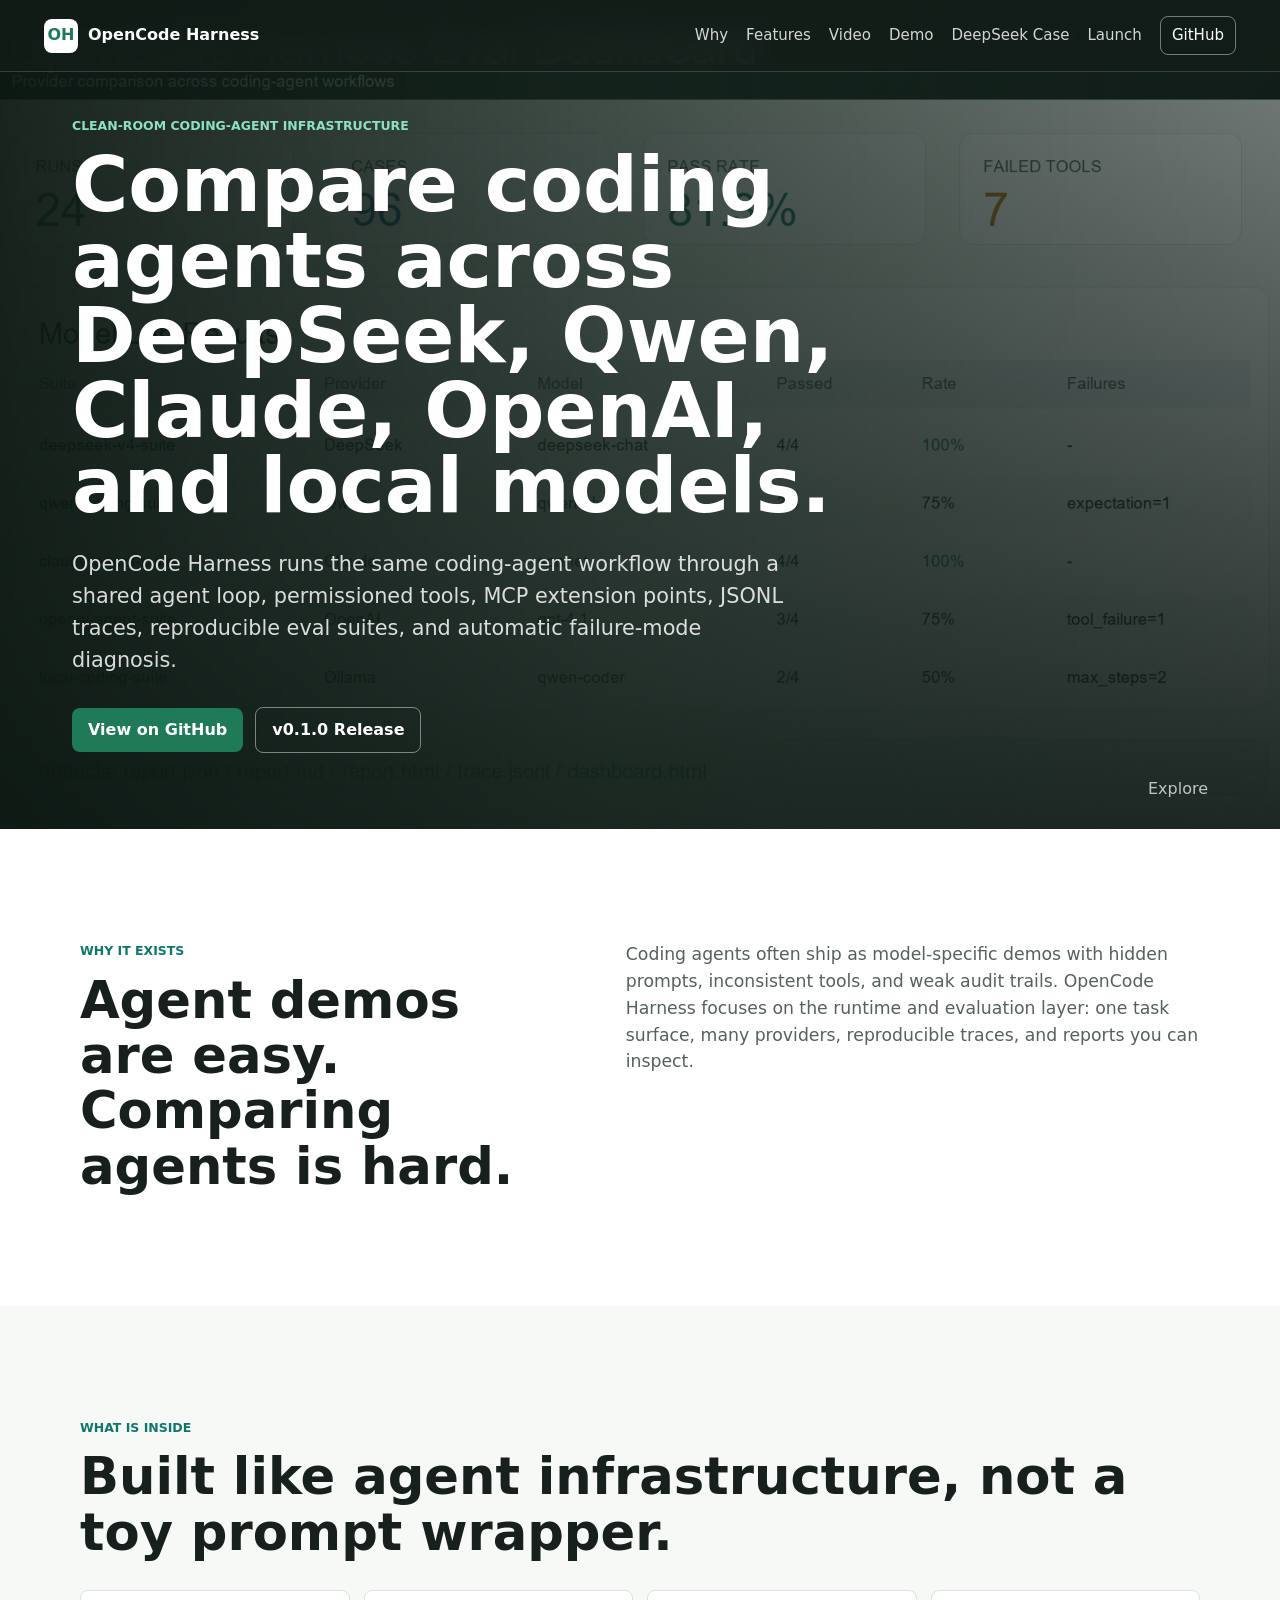
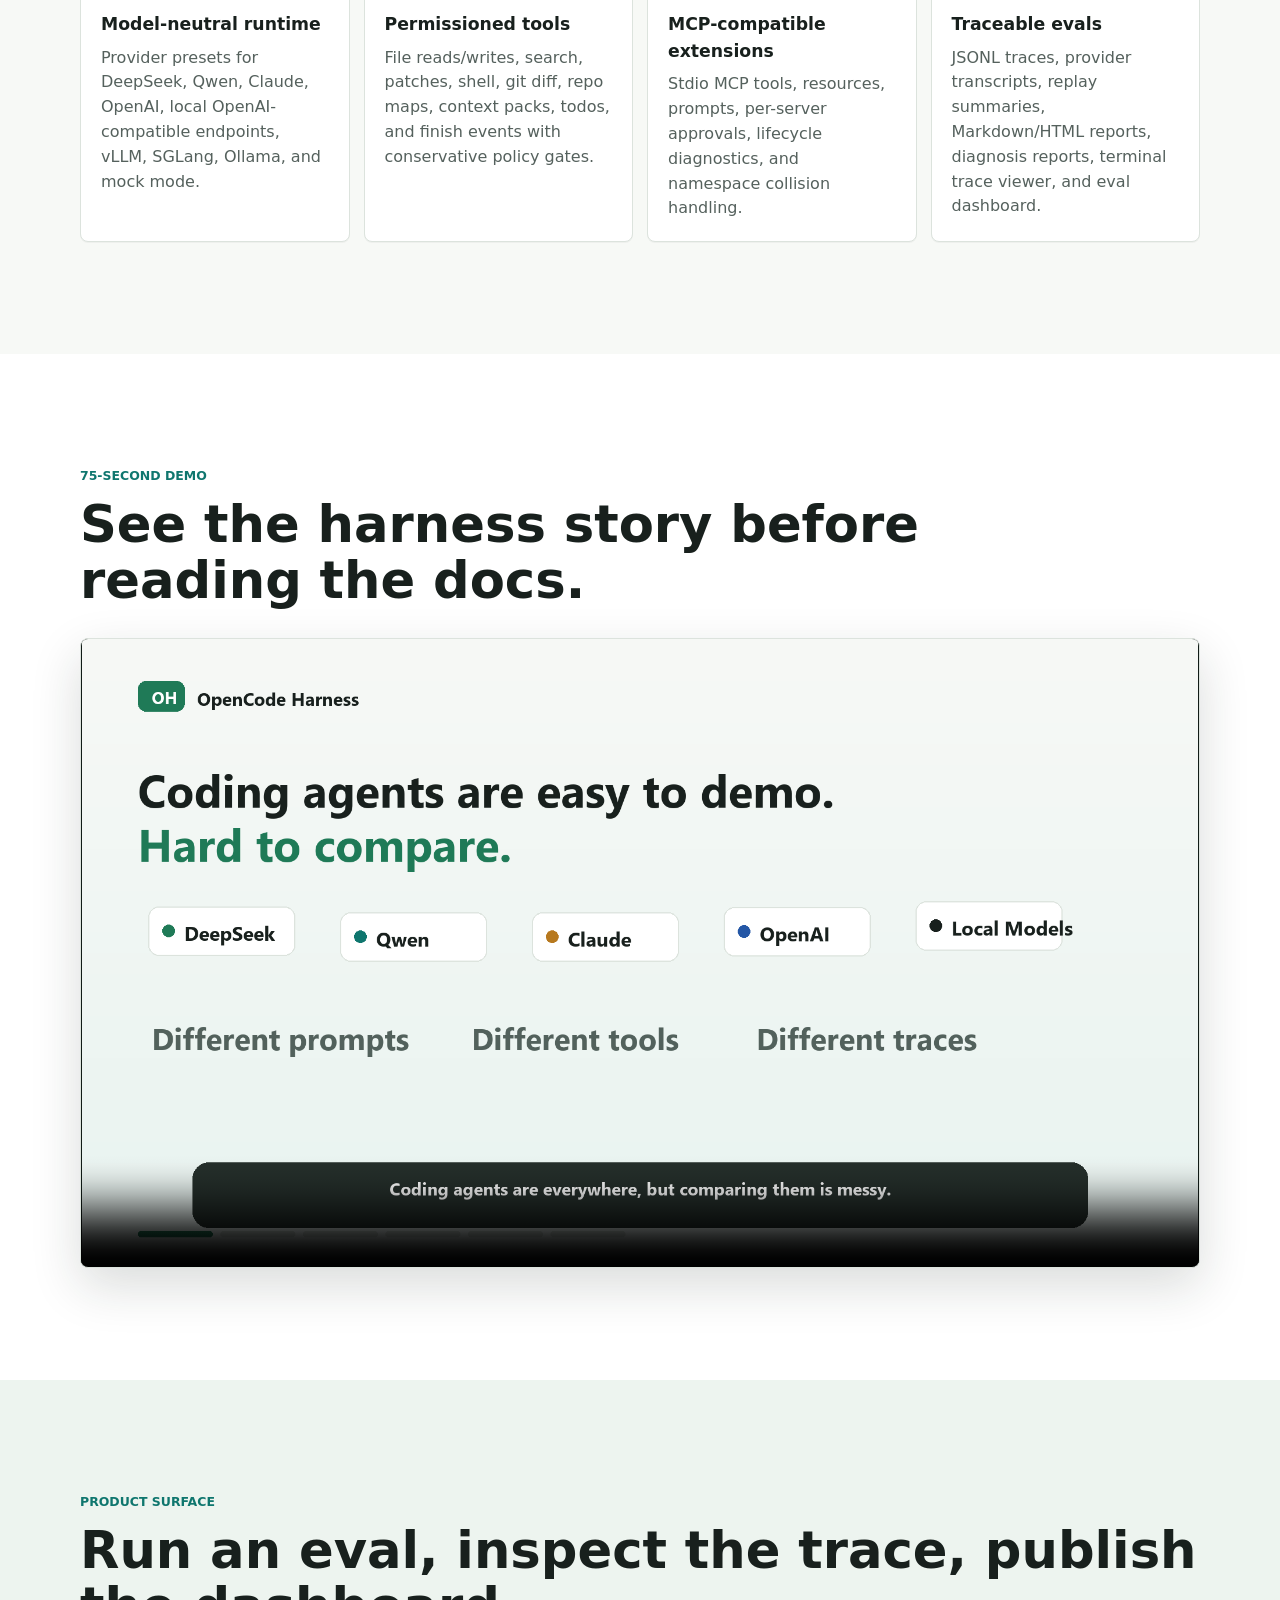
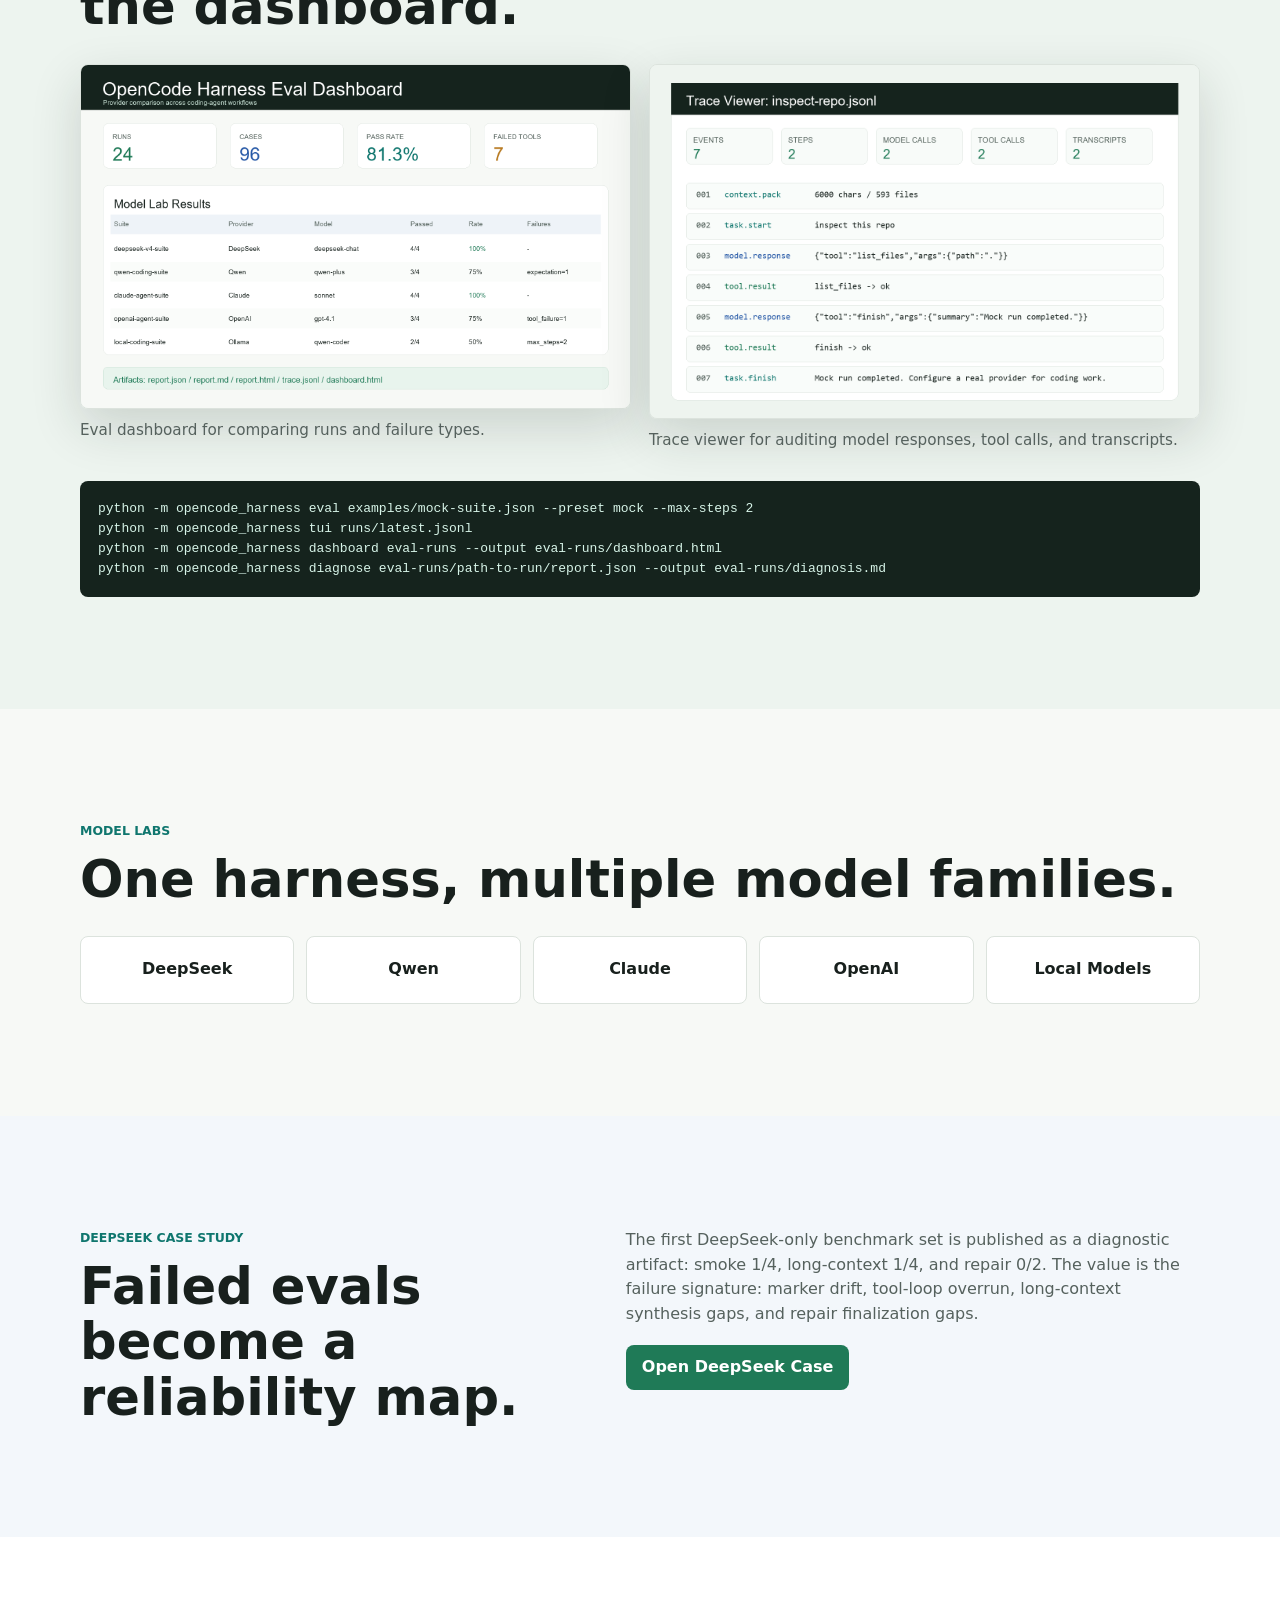
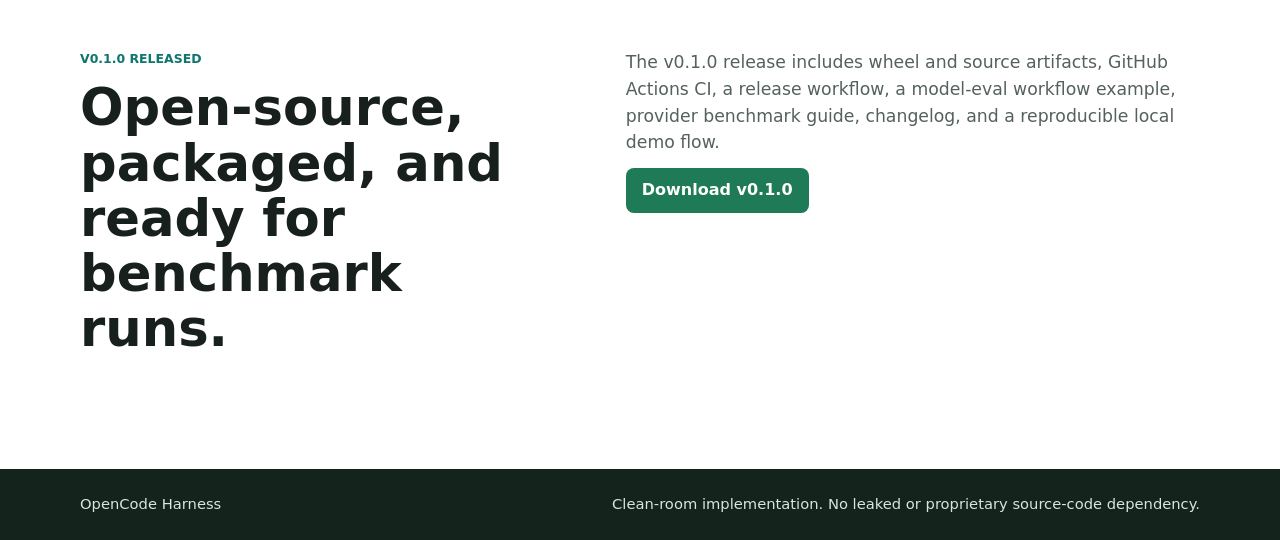
==== commit 0fd1bb2b: "Add failure diagnosis and eval reliability guards" ====
--- a/site/index.html
+++ b/site/index.html
@@ -33,7 +33,8 @@
         <h1>Compare coding agents across DeepSeek, Qwen, Claude, OpenAI, and local models.</h1>
         <p class="hero-copy">
           OpenCode Harness runs the same coding-agent workflow through a shared agent loop,
-          permissioned tools, MCP extension points, JSONL traces, and reproducible eval suites.
+          permissioned tools, MCP extension points, JSONL traces, reproducible eval suites,
+          and automatic failure-mode diagnosis.
         </p>
         <div class="hero-actions" aria-label="Primary actions">
           <a class="button primary" href="https://github.com/samarailly51-pixel/opencode-harness">View on GitHub</a>
@@ -76,7 +77,7 @@
           </article>
           <article>
             <h3>Traceable evals</h3>
-            <p>JSONL traces, provider transcripts, replay summaries, Markdown/HTML reports, terminal trace viewer, and eval dashboard.</p>
+            <p>JSONL traces, provider transcripts, replay summaries, Markdown/HTML reports, diagnosis reports, terminal trace viewer, and eval dashboard.</p>
           </article>
         </div>
       </div>
@@ -117,7 +118,8 @@
         </div>
         <pre class="command-block"><code>python -m opencode_harness eval examples/mock-suite.json --preset mock --max-steps 2
 python -m opencode_harness tui runs/latest.jsonl
-python -m opencode_harness dashboard eval-runs --output eval-runs/dashboard.html</code></pre>
+python -m opencode_harness dashboard eval-runs --output eval-runs/dashboard.html
+python -m opencode_harness diagnose eval-runs/path-to-run/report.json --output eval-runs/diagnosis.md</code></pre>
       </div>
     </section>
 
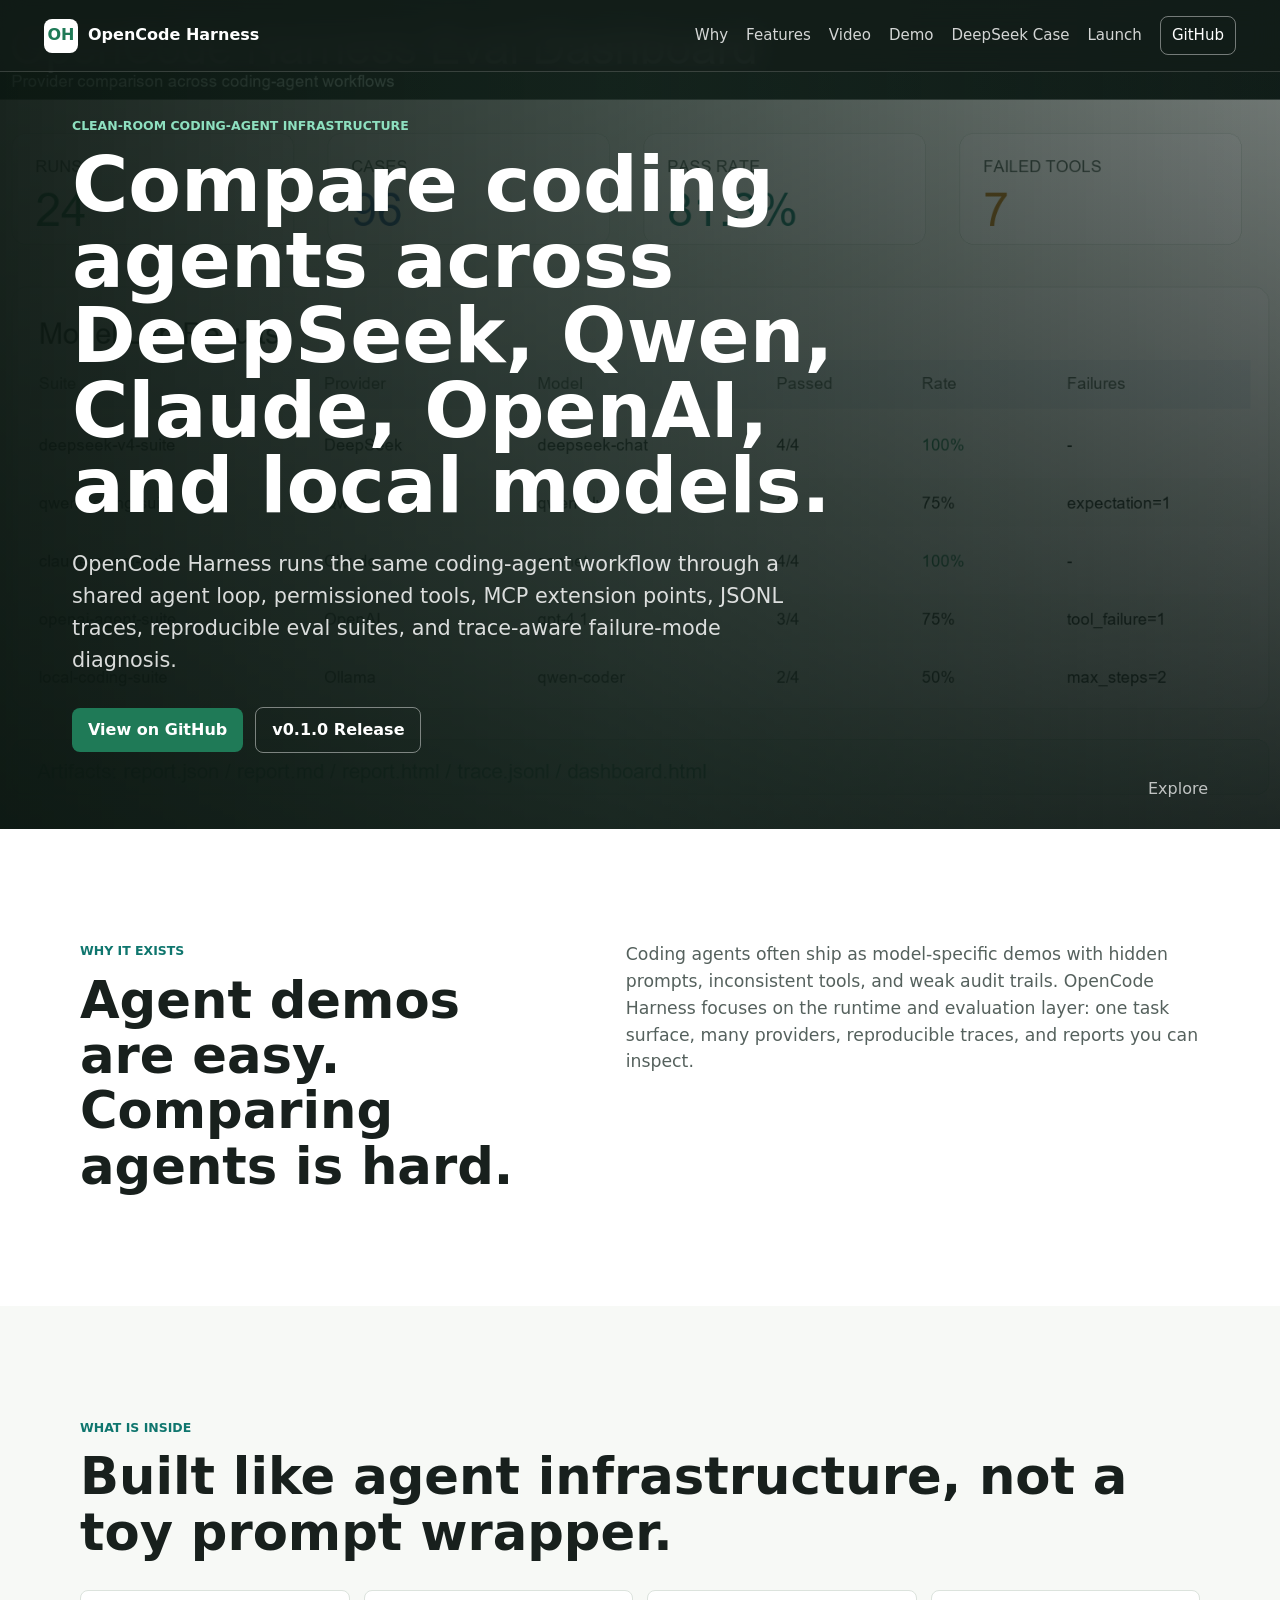
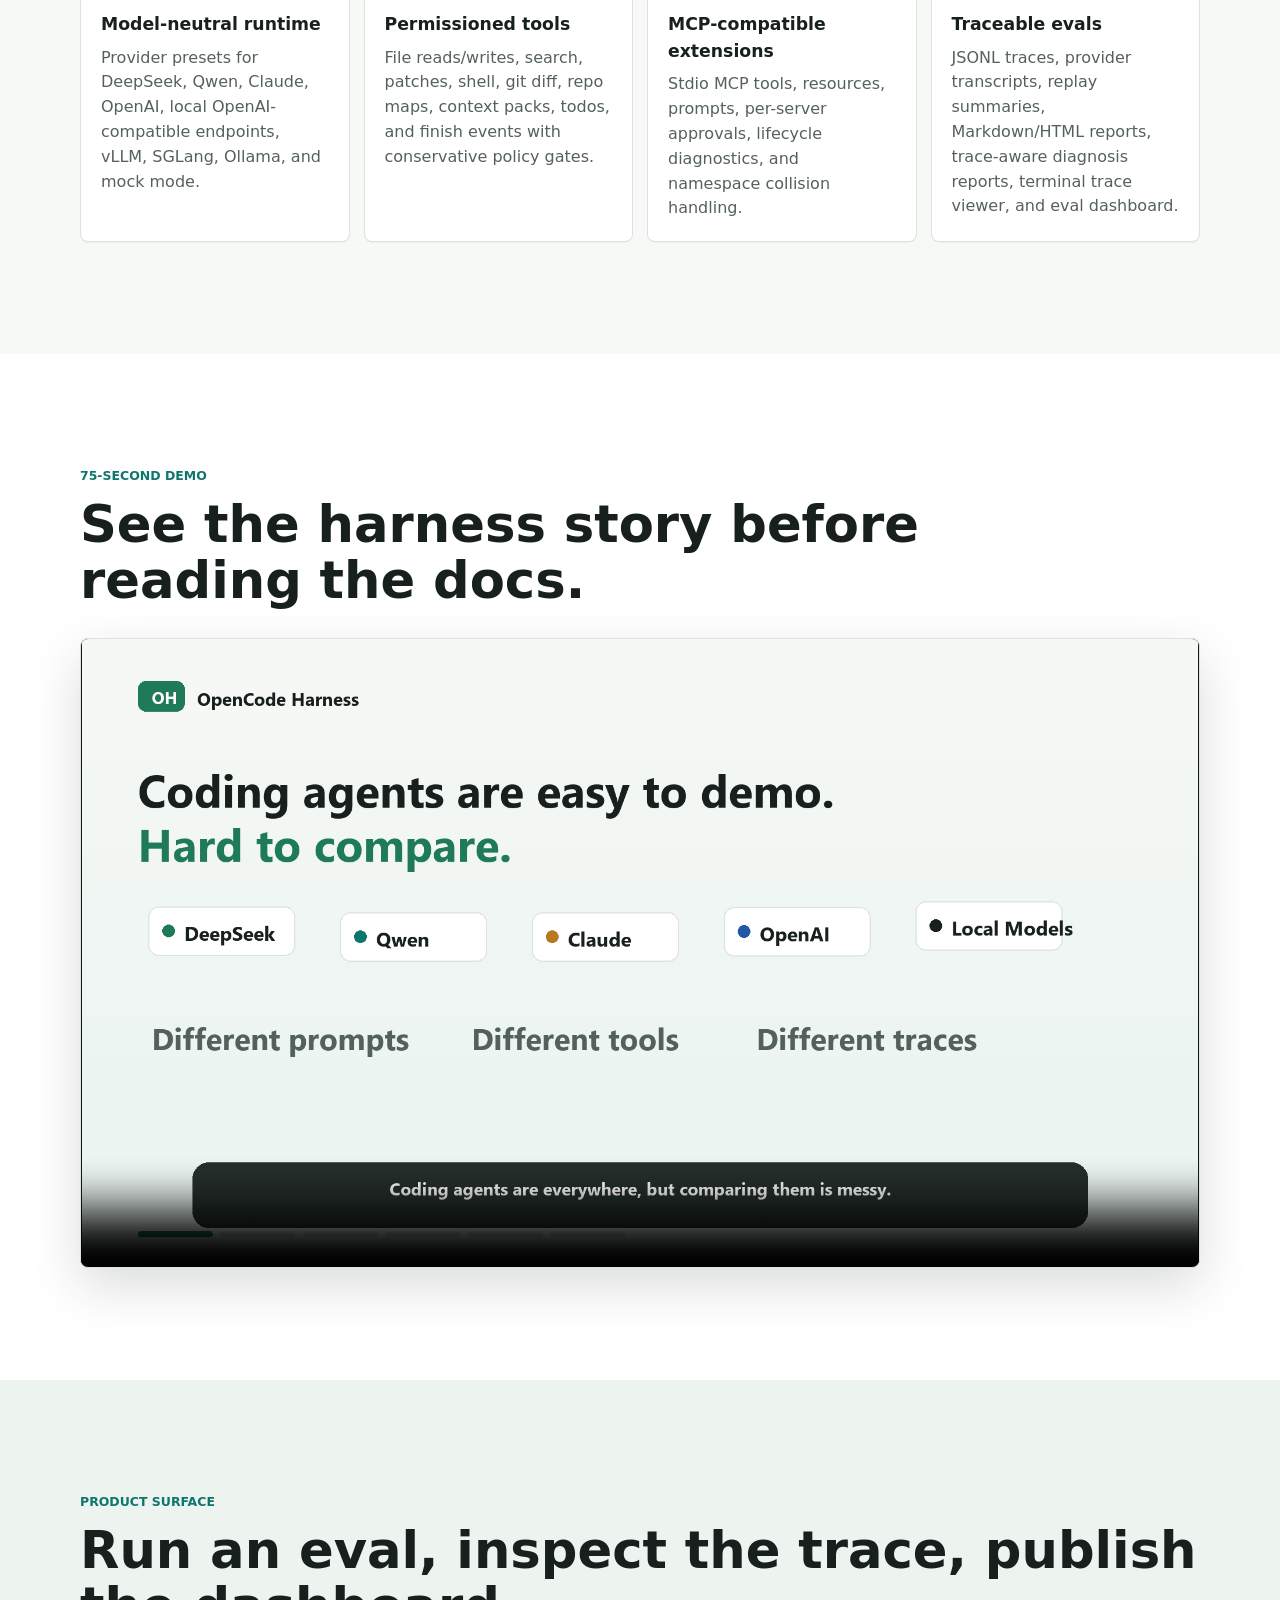
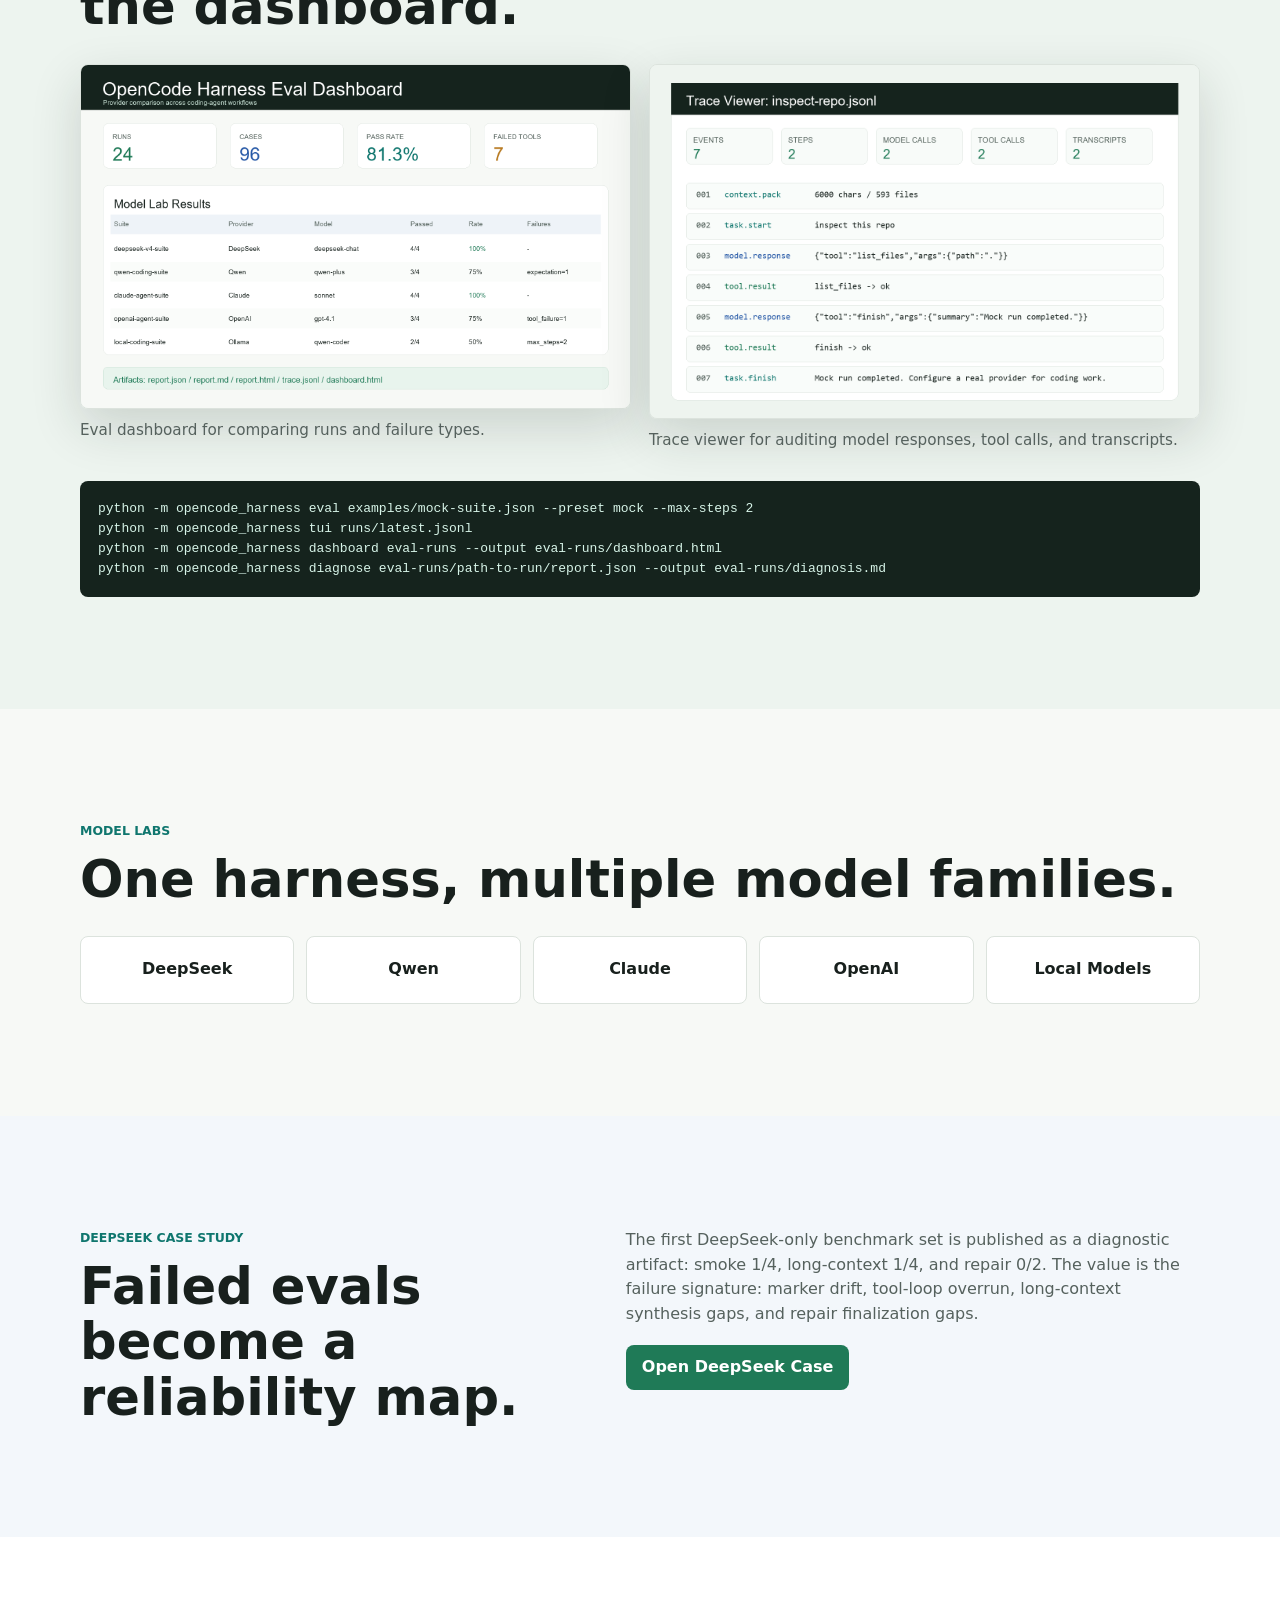
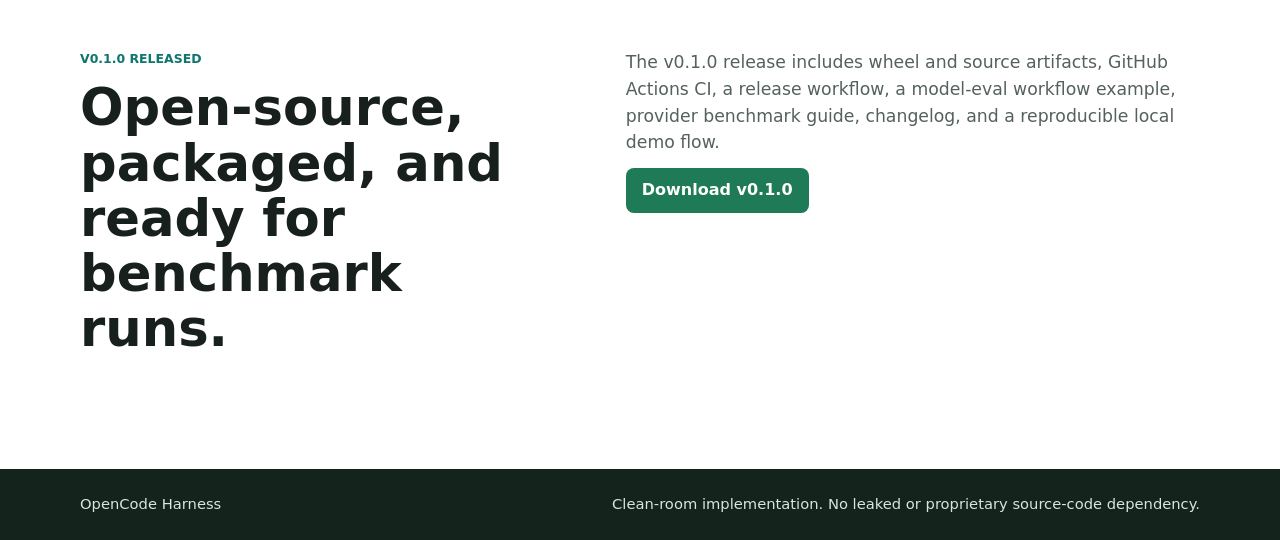
==== commit 8e94f8d4: "Add trace-aware failure diagnosis" ====
--- a/site/index.html
+++ b/site/index.html
@@ -34,7 +34,7 @@
         <p class="hero-copy">
           OpenCode Harness runs the same coding-agent workflow through a shared agent loop,
           permissioned tools, MCP extension points, JSONL traces, reproducible eval suites,
-          and automatic failure-mode diagnosis.
+          and trace-aware failure-mode diagnosis.
         </p>
         <div class="hero-actions" aria-label="Primary actions">
           <a class="button primary" href="https://github.com/samarailly51-pixel/opencode-harness">View on GitHub</a>
@@ -77,7 +77,7 @@
           </article>
           <article>
             <h3>Traceable evals</h3>
-            <p>JSONL traces, provider transcripts, replay summaries, Markdown/HTML reports, diagnosis reports, terminal trace viewer, and eval dashboard.</p>
+            <p>JSONL traces, provider transcripts, replay summaries, Markdown/HTML reports, trace-aware diagnosis reports, terminal trace viewer, and eval dashboard.</p>
           </article>
         </div>
       </div>
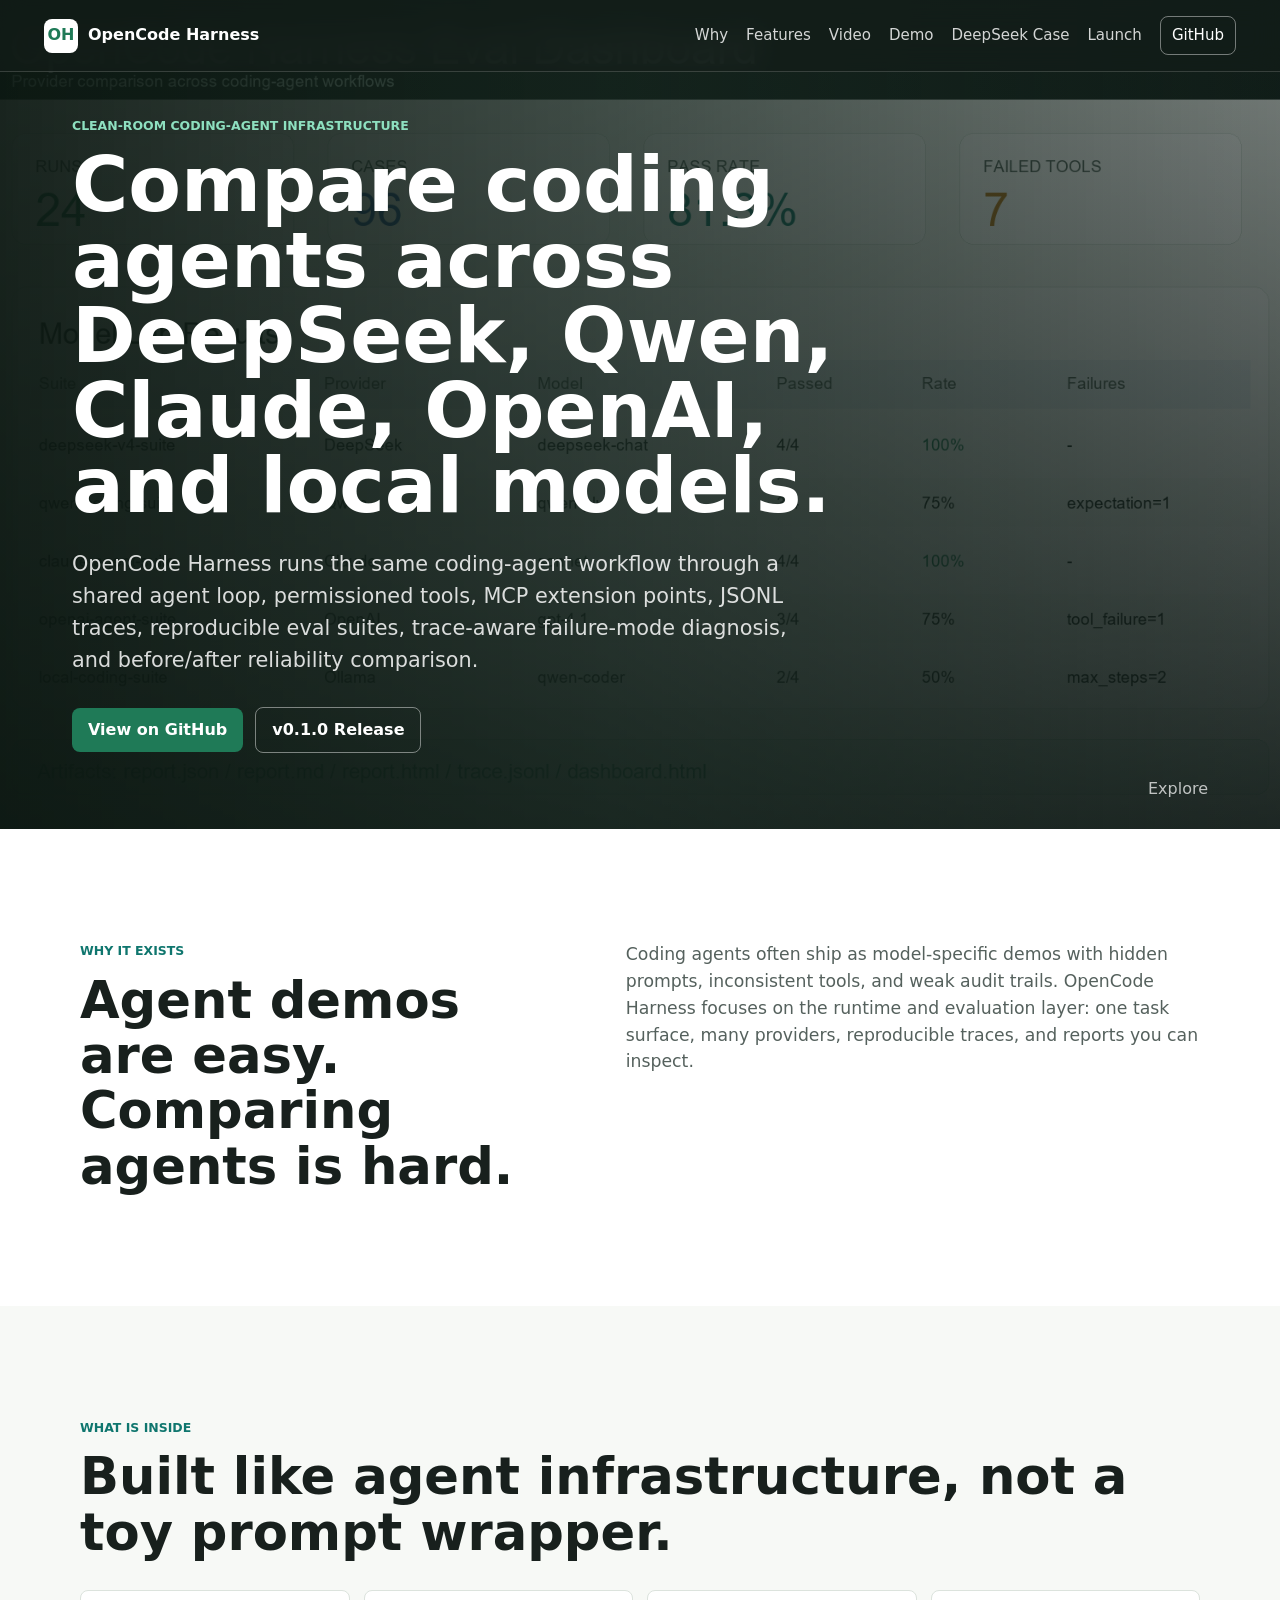
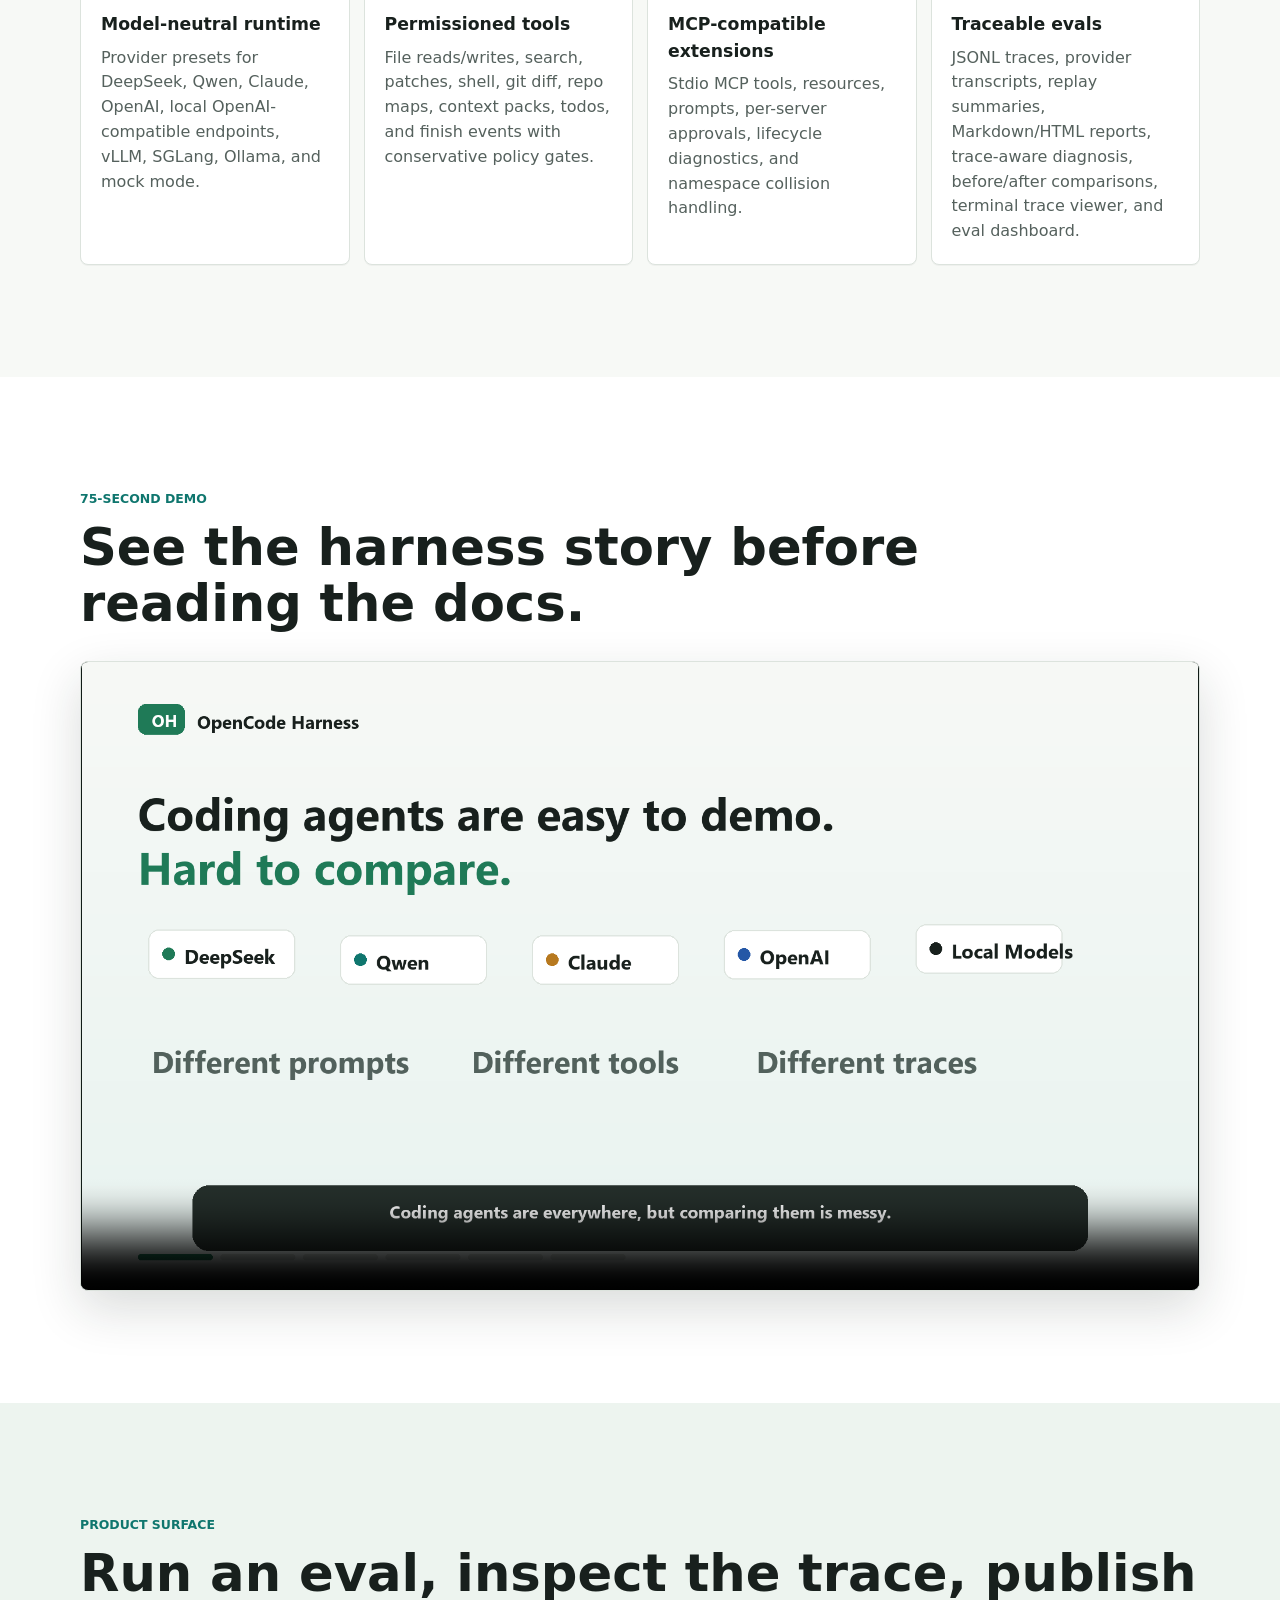
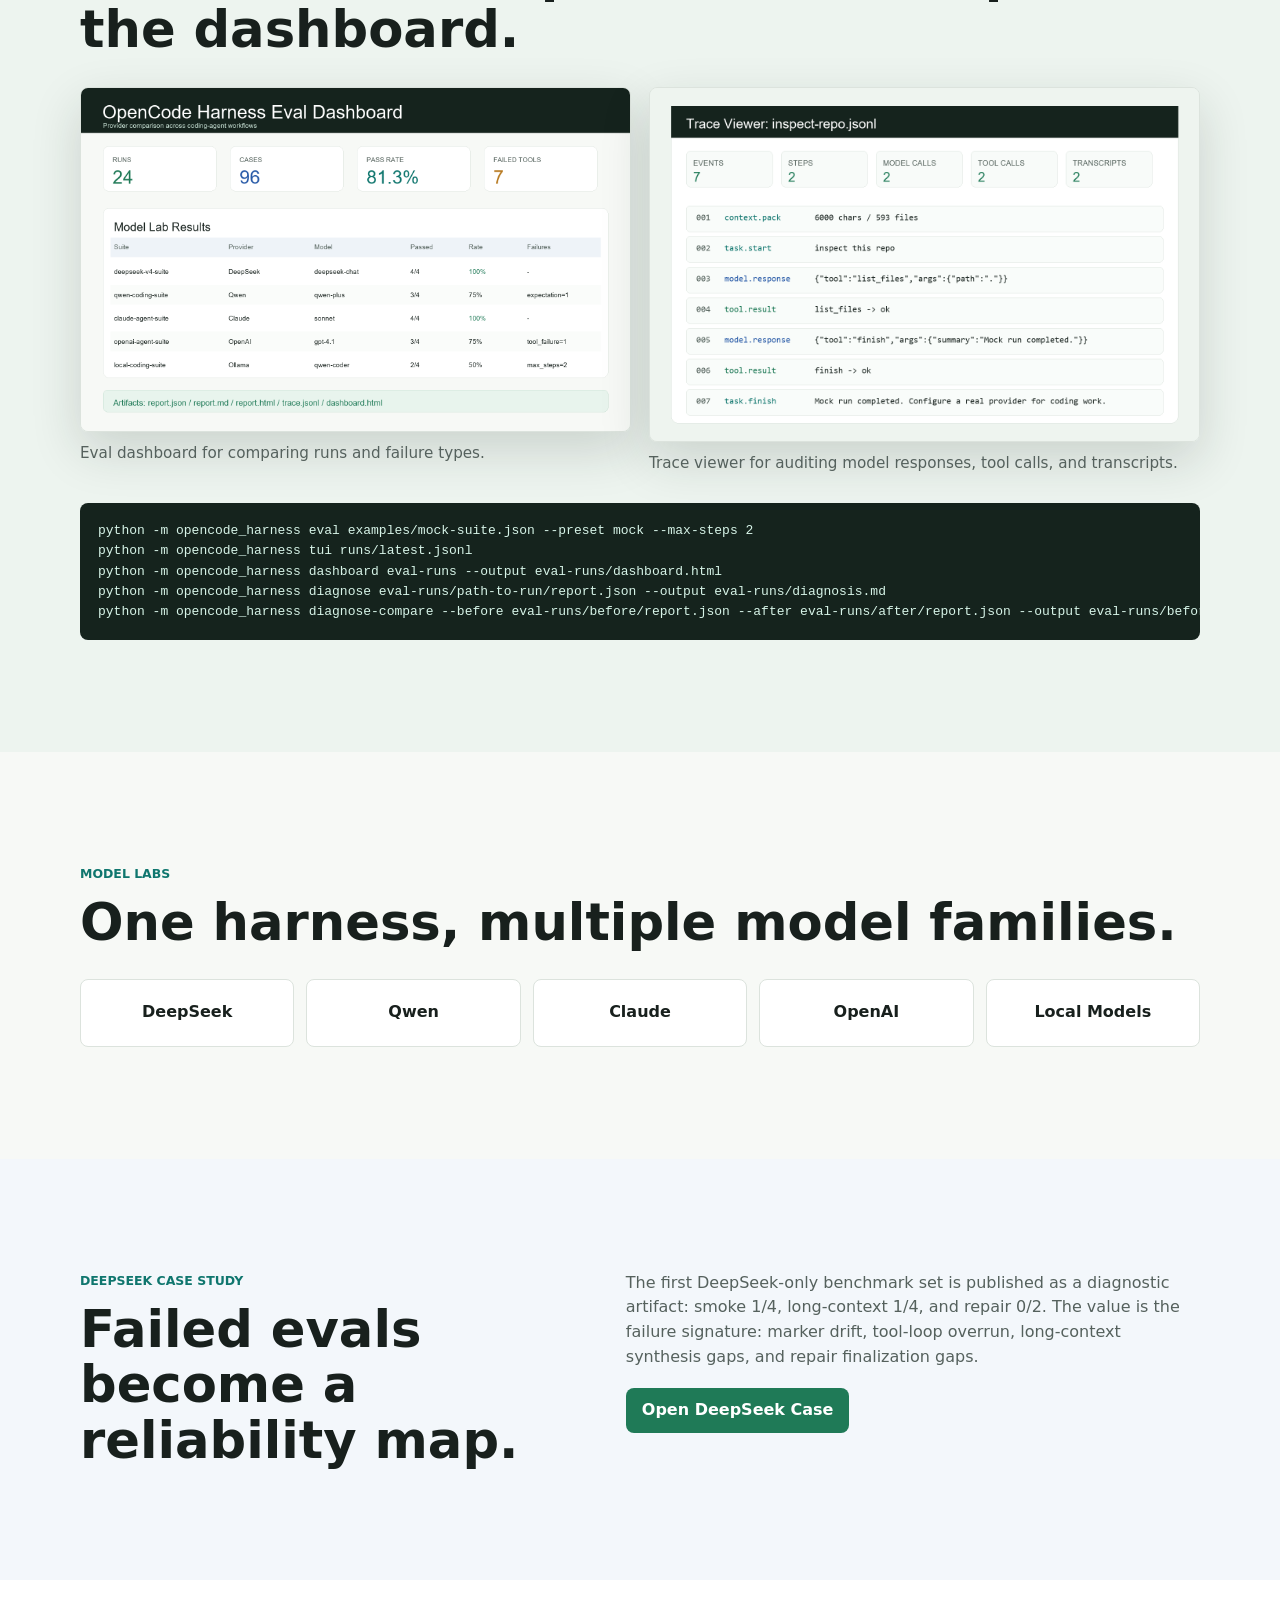
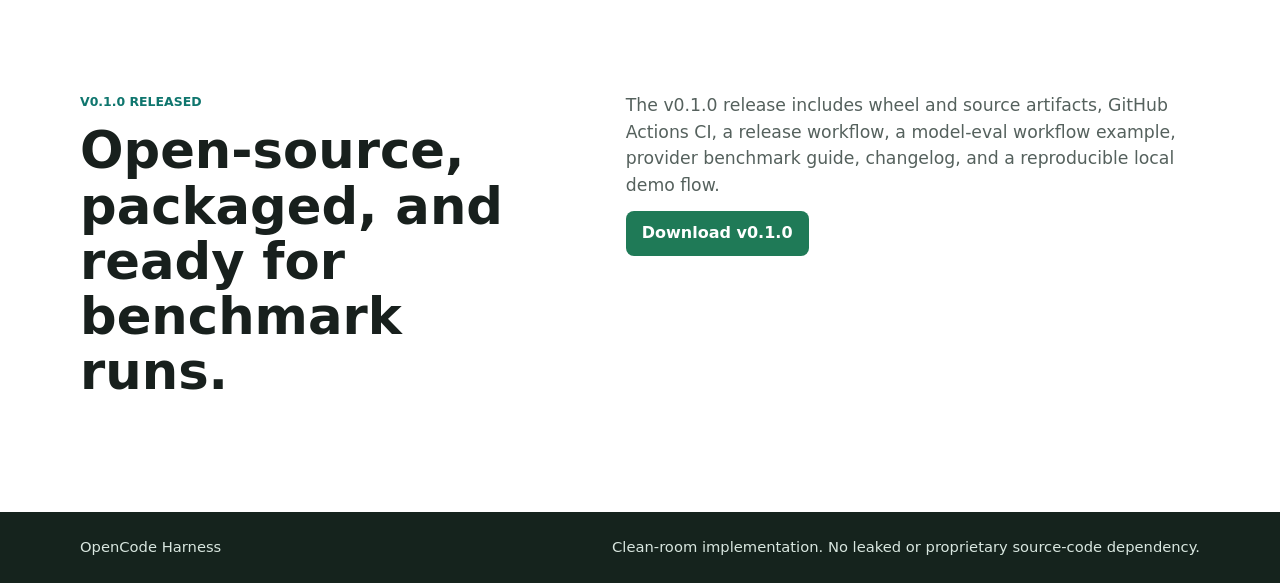
==== commit cf7fbc26: "Add before-after diagnosis comparison" ====
--- a/site/index.html
+++ b/site/index.html
@@ -34,7 +34,7 @@
         <p class="hero-copy">
           OpenCode Harness runs the same coding-agent workflow through a shared agent loop,
           permissioned tools, MCP extension points, JSONL traces, reproducible eval suites,
-          and trace-aware failure-mode diagnosis.
+          trace-aware failure-mode diagnosis, and before/after reliability comparison.
         </p>
         <div class="hero-actions" aria-label="Primary actions">
           <a class="button primary" href="https://github.com/samarailly51-pixel/opencode-harness">View on GitHub</a>
@@ -77,7 +77,7 @@
           </article>
           <article>
             <h3>Traceable evals</h3>
-            <p>JSONL traces, provider transcripts, replay summaries, Markdown/HTML reports, trace-aware diagnosis reports, terminal trace viewer, and eval dashboard.</p>
+            <p>JSONL traces, provider transcripts, replay summaries, Markdown/HTML reports, trace-aware diagnosis, before/after comparisons, terminal trace viewer, and eval dashboard.</p>
           </article>
         </div>
       </div>
@@ -119,7 +119,8 @@
         <pre class="command-block"><code>python -m opencode_harness eval examples/mock-suite.json --preset mock --max-steps 2
 python -m opencode_harness tui runs/latest.jsonl
 python -m opencode_harness dashboard eval-runs --output eval-runs/dashboard.html
-python -m opencode_harness diagnose eval-runs/path-to-run/report.json --output eval-runs/diagnosis.md</code></pre>
+python -m opencode_harness diagnose eval-runs/path-to-run/report.json --output eval-runs/diagnosis.md
+python -m opencode_harness diagnose-compare --before eval-runs/before/report.json --after eval-runs/after/report.json --output eval-runs/before-after.md</code></pre>
       </div>
     </section>
 
